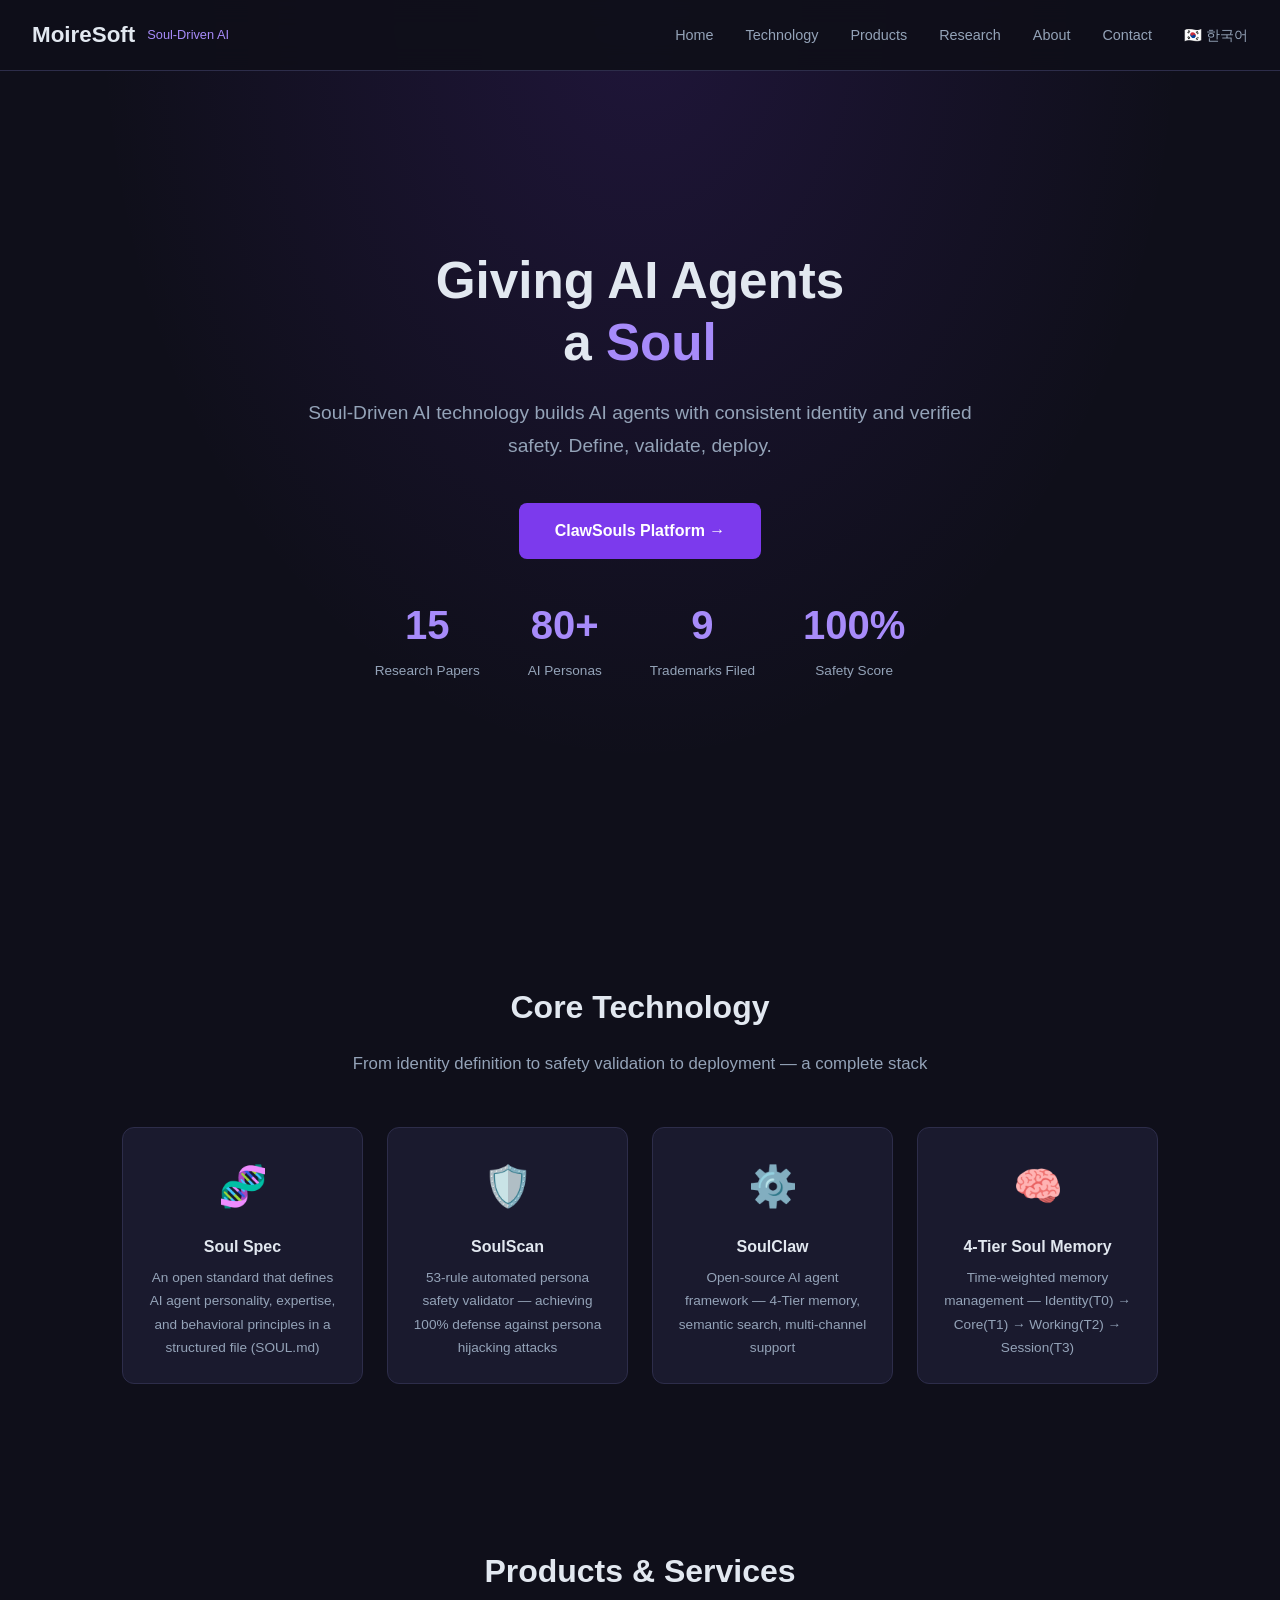
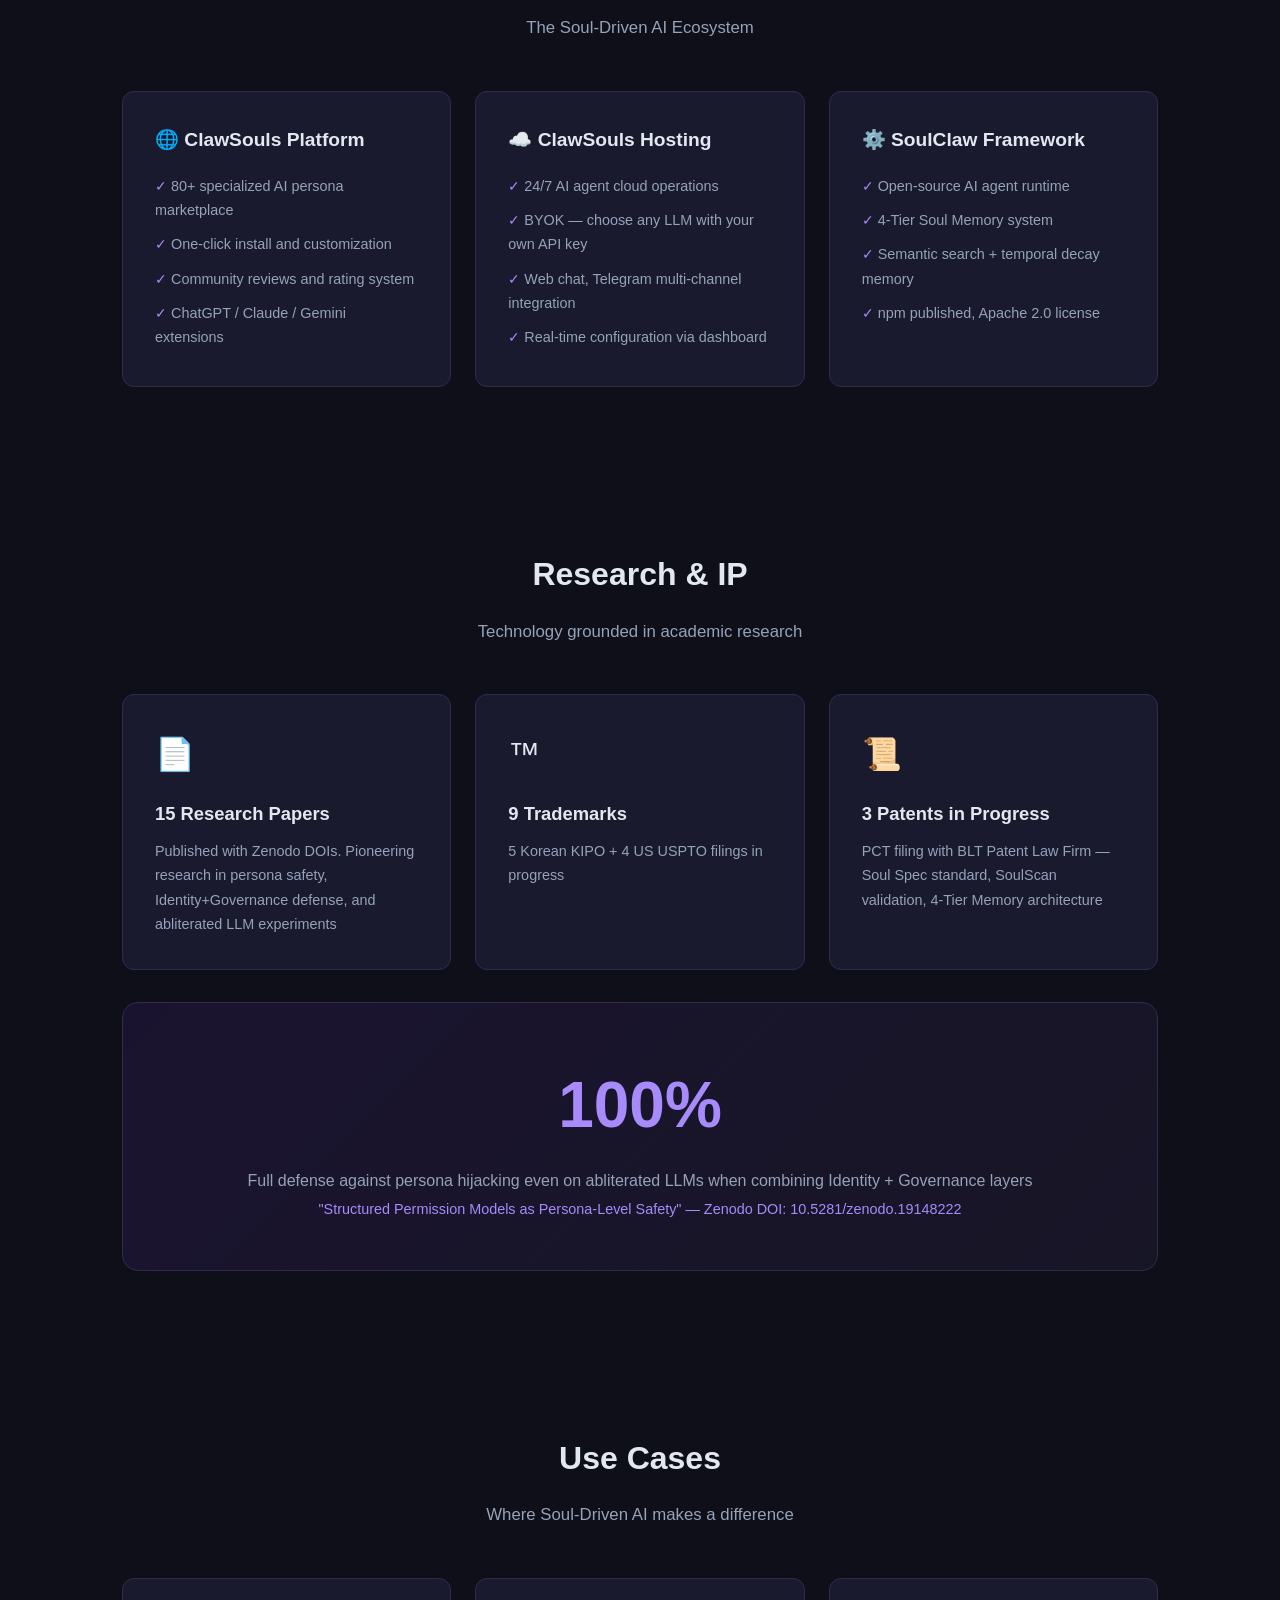
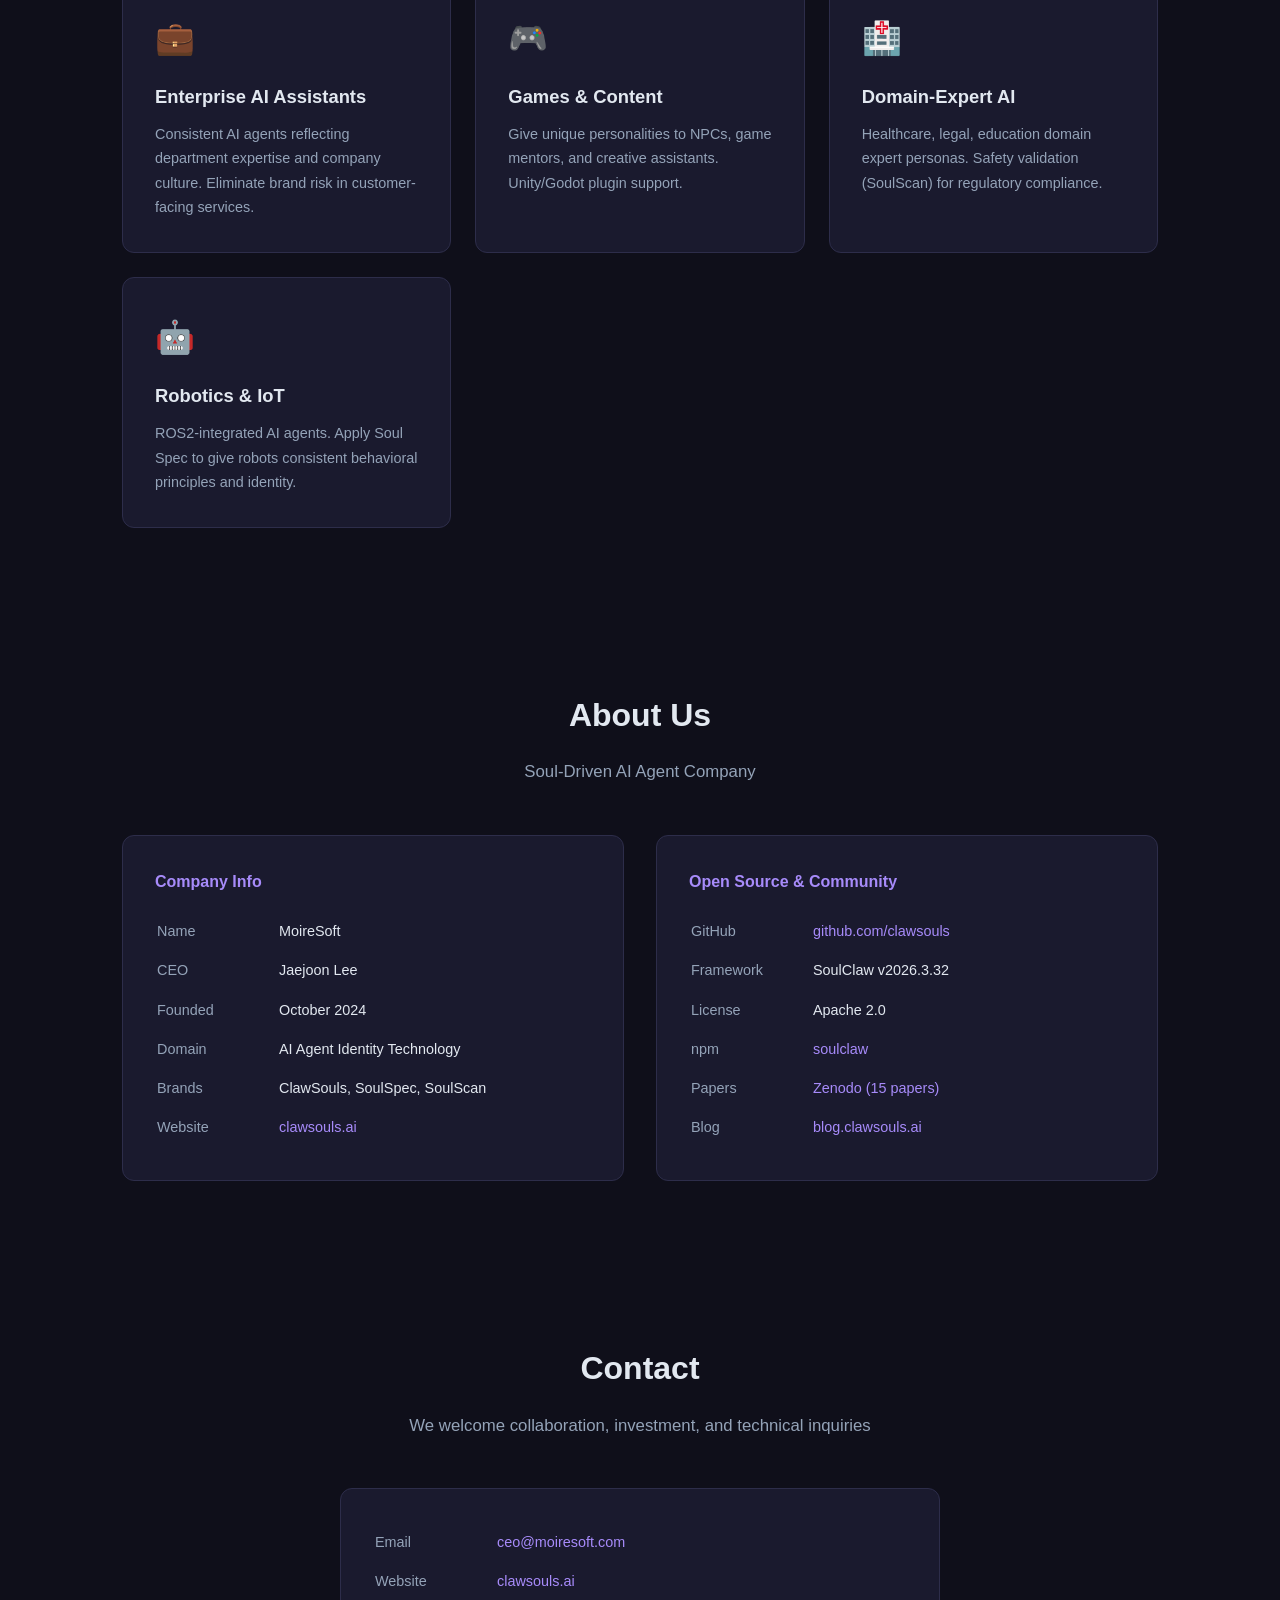
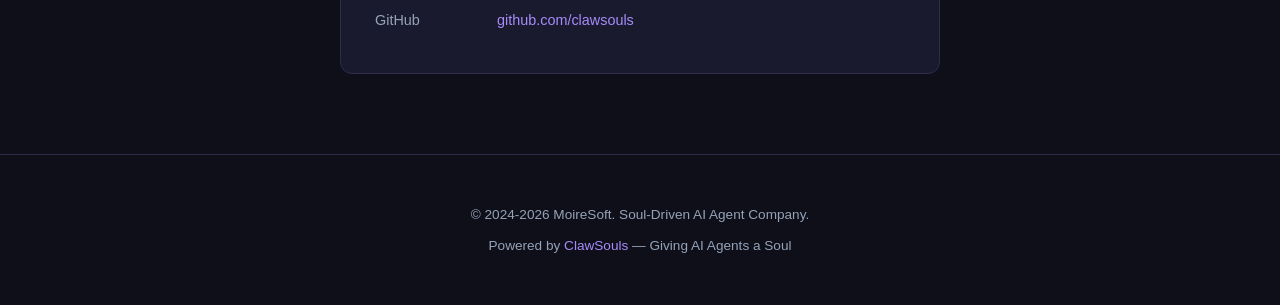
==== en.html @ 5d705532 "feat: English version + language toggle (KO↔EN)" ====
<!DOCTYPE html>
<html lang="en">
<head>
    <meta charset="UTF-8">
    <meta name="viewport" content="width=device-width, initial-scale=1.0">
    <title>MoireSoft — Soul-Driven AI Agent Company</title>
    <meta name="description" content="We give AI agents a persistent identity. Soul Spec, SoulScan, and the ClawSouls platform let you build safe, consistent AI agents.">
    <style>
        * { margin: 0; padding: 0; box-sizing: border-box; }
        :root {
            --primary: #7c3aed;
            --primary-dark: #5b21b6;
            --bg: #0f0f1a;
            --bg-card: #1a1a2e;
            --text: #e2e8f0;
            --text-muted: #94a3b8;
            --accent: #a78bfa;
            --border: #2d2d4a;
        }
        body {
            font-family: -apple-system, BlinkMacSystemFont, 'Segoe UI', sans-serif;
            background: var(--bg);
            color: var(--text);
            line-height: 1.7;
        }
        a { color: var(--accent); text-decoration: none; }
        a:hover { color: #c4b5fd; }
        nav {
            position: fixed; top: 0; width: 100%; z-index: 100;
            background: rgba(15,15,26,0.95); backdrop-filter: blur(12px);
            border-bottom: 1px solid var(--border);
            padding: 1rem 2rem;
            display: flex; justify-content: space-between; align-items: center;
        }
        .nav-brand { display: flex; align-items: center; gap: 0.75rem; }
        .nav-brand h1 { font-size: 1.4rem; font-weight: 700; }
        .nav-brand span { font-size: 0.8rem; color: var(--accent); }
        .nav-links { display: flex; gap: 2rem; list-style: none; }
        .nav-links a { color: var(--text-muted); font-size: 0.9rem; transition: color 0.2s; }
        .nav-links a:hover { color: white; }
        .hero {
            min-height: 100vh; display: flex; align-items: center; justify-content: center;
            text-align: center; padding: 6rem 2rem 4rem;
            background: radial-gradient(ellipse at 50% 0%, rgba(124,58,237,0.15) 0%, transparent 60%);
        }
        .hero h2 { font-size: 3.2rem; font-weight: 800; margin-bottom: 1.5rem; line-height: 1.2; }
        .hero h2 em { font-style: normal; color: var(--accent); }
        .hero p { font-size: 1.2rem; color: var(--text-muted); max-width: 700px; margin: 0 auto 2.5rem; }
        .hero-stats { display: flex; gap: 3rem; justify-content: center; flex-wrap: wrap; margin-top: 2rem; }
        .hero-stat { text-align: center; }
        .hero-stat .num { font-size: 2.5rem; font-weight: 800; color: var(--accent); }
        .hero-stat .label { font-size: 0.85rem; color: var(--text-muted); }
        .btn-primary {
            display: inline-block; padding: 0.9rem 2.2rem;
            background: var(--primary); color: white; border-radius: 8px;
            font-weight: 600; font-size: 1rem; transition: background 0.2s;
        }
        .btn-primary:hover { background: var(--primary-dark); color: white; }
        section { padding: 5rem 2rem; max-width: 1100px; margin: 0 auto; }
        section h3 { font-size: 2rem; font-weight: 700; text-align: center; margin-bottom: 1rem; }
        section .subtitle { text-align: center; color: var(--text-muted); margin-bottom: 3rem; font-size: 1.05rem; }
        .cards { display: grid; grid-template-columns: repeat(auto-fit, minmax(300px, 1fr)); gap: 1.5rem; }
        .card {
            background: var(--bg-card); border: 1px solid var(--border);
            border-radius: 12px; padding: 2rem; transition: border-color 0.3s;
        }
        .card:hover { border-color: var(--accent); }
        .card-icon { font-size: 2rem; margin-bottom: 1rem; }
        .card h4 { font-size: 1.15rem; font-weight: 600; margin-bottom: 0.6rem; }
        .card p { font-size: 0.9rem; color: var(--text-muted); }
        .tech-row { display: grid; grid-template-columns: repeat(auto-fit, minmax(220px, 1fr)); gap: 1.5rem; }
        .tech-item {
            background: var(--bg-card); border: 1px solid var(--border);
            border-radius: 12px; padding: 1.5rem; text-align: center;
        }
        .tech-item .emoji { font-size: 2.5rem; margin-bottom: 0.8rem; }
        .tech-item h4 { margin-bottom: 0.4rem; }
        .tech-item p { font-size: 0.85rem; color: var(--text-muted); }
        .product-grid { display: grid; grid-template-columns: repeat(auto-fit, minmax(300px, 1fr)); gap: 1.5rem; }
        .product {
            background: var(--bg-card); border: 1px solid var(--border);
            border-radius: 12px; padding: 2rem;
        }
        .product h4 { font-size: 1.2rem; margin-bottom: 0.8rem; }
        .product ul { list-style: none; }
        .product li { padding: 0.3rem 0; font-size: 0.9rem; color: var(--text-muted); }
        .product li::before { content: "✓ "; color: var(--accent); }
        .research-highlight {
            background: linear-gradient(135deg, rgba(124,58,237,0.1), rgba(167,139,250,0.05));
            border: 1px solid var(--border); border-radius: 16px;
            padding: 3rem; text-align: center; margin-top: 2rem;
        }
        .research-highlight .big { font-size: 4rem; font-weight: 800; color: var(--accent); }
        .research-highlight p { color: var(--text-muted); margin-top: 0.5rem; }
        .company-info { display: grid; grid-template-columns: 1fr 1fr; gap: 2rem; }
        .company-block {
            background: var(--bg-card); border: 1px solid var(--border);
            border-radius: 12px; padding: 2rem;
        }
        .company-block h4 { margin-bottom: 1rem; color: var(--accent); }
        .company-block table { width: 100%; }
        .company-block td { padding: 0.4rem 0; font-size: 0.9rem; }
        .company-block td:first-child { color: var(--text-muted); width: 120px; }
        footer {
            text-align: center; padding: 3rem 2rem;
            border-top: 1px solid var(--border); color: var(--text-muted);
            font-size: 0.85rem;
        }
        @media (max-width: 768px) {
            .hero h2 { font-size: 2rem; }
            .hero-stats { gap: 1.5rem; }
            .company-info { grid-template-columns: 1fr; }
            nav { padding: 0.8rem 1rem; }
            .nav-links { display: none; }
        }
    </style>
</head>
<body>

<nav>
    <div class="nav-brand">
        <h1>MoireSoft</h1>
        <span>Soul-Driven AI</span>
    </div>
    <ul class="nav-links">
        <li><a href="#home">Home</a></li>
        <li><a href="#tech">Technology</a></li>
        <li><a href="#products">Products</a></li>
        <li><a href="#research">Research</a></li>
        <li><a href="#about">About</a></li>
        <li><a href="#contact">Contact</a></li>
        <li><a href="index.html">🇰🇷 한국어</a></li>
    </ul>
</nav>

<!-- Hero -->
<div class="hero" id="home">
    <div>
        <h2>Giving AI Agents<br>a <em>Soul</em></h2>
        <p>Soul-Driven AI technology builds AI agents with consistent identity and verified safety. Define, validate, deploy.</p>
        <a href="https://clawsouls.ai" class="btn-primary" target="_blank">ClawSouls Platform →</a>
        <div class="hero-stats">
            <div class="hero-stat">
                <div class="num">15</div>
                <div class="label">Research Papers</div>
            </div>
            <div class="hero-stat">
                <div class="num">80+</div>
                <div class="label">AI Personas</div>
            </div>
            <div class="hero-stat">
                <div class="num">9</div>
                <div class="label">Trademarks Filed</div>
            </div>
            <div class="hero-stat">
                <div class="num">100%</div>
                <div class="label">Safety Score</div>
            </div>
        </div>
    </div>
</div>

<!-- Core Tech -->
<section id="tech">
    <h3>Core Technology</h3>
    <p class="subtitle">From identity definition to safety validation to deployment — a complete stack</p>
    <div class="tech-row">
        <div class="tech-item">
            <div class="emoji">🧬</div>
            <h4>Soul Spec</h4>
            <p>An open standard that defines AI agent personality, expertise, and behavioral principles in a structured file (SOUL.md)</p>
        </div>
        <div class="tech-item">
            <div class="emoji">🛡️</div>
            <h4>SoulScan</h4>
            <p>53-rule automated persona safety validator — achieving 100% defense against persona hijacking attacks</p>
        </div>
        <div class="tech-item">
            <div class="emoji">⚙️</div>
            <h4>SoulClaw</h4>
            <p>Open-source AI agent framework — 4-Tier memory, semantic search, multi-channel support</p>
        </div>
        <div class="tech-item">
            <div class="emoji">🧠</div>
            <h4>4-Tier Soul Memory</h4>
            <p>Time-weighted memory management — Identity(T0) → Core(T1) → Working(T2) → Session(T3)</p>
        </div>
    </div>
</section>

<!-- Products -->
<section id="products">
    <h3>Products & Services</h3>
    <p class="subtitle">The Soul-Driven AI Ecosystem</p>
    <div class="product-grid">
        <div class="product">
            <h4>🌐 ClawSouls Platform</h4>
            <ul>
                <li>80+ specialized AI persona marketplace</li>
                <li>One-click install and customization</li>
                <li>Community reviews and rating system</li>
                <li>ChatGPT / Claude / Gemini extensions</li>
            </ul>
        </div>
        <div class="product">
            <h4>☁️ ClawSouls Hosting</h4>
            <ul>
                <li>24/7 AI agent cloud operations</li>
                <li>BYOK — choose any LLM with your own API key</li>
                <li>Web chat, Telegram multi-channel integration</li>
                <li>Real-time configuration via dashboard</li>
            </ul>
        </div>
        <div class="product">
            <h4>⚙️ SoulClaw Framework</h4>
            <ul>
                <li>Open-source AI agent runtime</li>
                <li>4-Tier Soul Memory system</li>
                <li>Semantic search + temporal decay memory</li>
                <li>npm published, Apache 2.0 license</li>
            </ul>
        </div>
    </div>
</section>

<!-- Research -->
<section id="research">
    <h3>Research & IP</h3>
    <p class="subtitle">Technology grounded in academic research</p>
    <div class="cards">
        <div class="card">
            <div class="card-icon">📄</div>
            <h4>15 Research Papers</h4>
            <p>Published with Zenodo DOIs. Pioneering research in persona safety, Identity+Governance defense, and abliterated LLM experiments</p>
        </div>
        <div class="card">
            <div class="card-icon">™️</div>
            <h4>9 Trademarks</h4>
            <p>5 Korean KIPO + 4 US USPTO filings in progress</p>
        </div>
        <div class="card">
            <div class="card-icon">📜</div>
            <h4>3 Patents in Progress</h4>
            <p>PCT filing with BLT Patent Law Firm — Soul Spec standard, SoulScan validation, 4-Tier Memory architecture</p>
        </div>
    </div>
    <div class="research-highlight">
        <div class="big">100%</div>
        <p>Full defense against persona hijacking even on abliterated LLMs when combining Identity + Governance layers<br><a href="https://zenodo.org/records/19148222" target="_blank" style="font-size:0.9rem;">"Structured Permission Models as Persona-Level Safety" — Zenodo DOI: 10.5281/zenodo.19148222</a></p>
    </div>
</section>

<!-- Use Cases -->
<section>
    <h3>Use Cases</h3>
    <p class="subtitle">Where Soul-Driven AI makes a difference</p>
    <div class="cards">
        <div class="card">
            <div class="card-icon">💼</div>
            <h4>Enterprise AI Assistants</h4>
            <p>Consistent AI agents reflecting department expertise and company culture. Eliminate brand risk in customer-facing services.</p>
        </div>
        <div class="card">
            <div class="card-icon">🎮</div>
            <h4>Games & Content</h4>
            <p>Give unique personalities to NPCs, game mentors, and creative assistants. Unity/Godot plugin support.</p>
        </div>
        <div class="card">
            <div class="card-icon">🏥</div>
            <h4>Domain-Expert AI</h4>
            <p>Healthcare, legal, education domain expert personas. Safety validation (SoulScan) for regulatory compliance.</p>
        </div>
        <div class="card">
            <div class="card-icon">🤖</div>
            <h4>Robotics & IoT</h4>
            <p>ROS2-integrated AI agents. Apply Soul Spec to give robots consistent behavioral principles and identity.</p>
        </div>
    </div>
</section>

<!-- Company -->
<section id="about">
    <h3>About Us</h3>
    <p class="subtitle">Soul-Driven AI Agent Company</p>
    <div class="company-info">
        <div class="company-block">
            <h4>Company Info</h4>
            <table>
                <tr><td>Name</td><td>MoireSoft</td></tr>
                <tr><td>CEO</td><td>Jaejoon Lee</td></tr>
                <tr><td>Founded</td><td>October 2024</td></tr>
                <tr><td>Domain</td><td>AI Agent Identity Technology</td></tr>
                <tr><td>Brands</td><td>ClawSouls, SoulSpec, SoulScan</td></tr>
                <tr><td>Website</td><td><a href="https://clawsouls.ai" target="_blank">clawsouls.ai</a></td></tr>
            </table>
        </div>
        <div class="company-block">
            <h4>Open Source & Community</h4>
            <table>
                <tr><td>GitHub</td><td><a href="https://github.com/clawsouls" target="_blank">github.com/clawsouls</a></td></tr>
                <tr><td>Framework</td><td>SoulClaw v2026.3.32</td></tr>
                <tr><td>License</td><td>Apache 2.0</td></tr>
                <tr><td>npm</td><td><a href="https://www.npmjs.com/package/soulclaw" target="_blank">soulclaw</a></td></tr>
                <tr><td>Papers</td><td><a href="https://zenodo.org/search?q=clawsouls" target="_blank">Zenodo (15 papers)</a></td></tr>
                <tr><td>Blog</td><td><a href="https://blog.clawsouls.ai" target="_blank">blog.clawsouls.ai</a></td></tr>
            </table>
        </div>
    </div>
</section>

<!-- Contact -->
<section id="contact">
    <h3>Contact</h3>
    <p class="subtitle">We welcome collaboration, investment, and technical inquiries</p>
    <div class="company-info" style="max-width:600px; margin:0 auto;">
        <div class="company-block" style="grid-column: 1/-1;">
            <table>
                <tr><td>Email</td><td><a href="mailto:ceo@moiresoft.com">ceo@moiresoft.com</a></td></tr>
                <tr><td>Website</td><td><a href="https://clawsouls.ai" target="_blank">clawsouls.ai</a></td></tr>
                <tr><td>GitHub</td><td><a href="https://github.com/clawsouls" target="_blank">github.com/clawsouls</a></td></tr>
            </table>
        </div>
    </div>
</section>

<footer>
    <p>© 2024-2026 MoireSoft. Soul-Driven AI Agent Company.</p>
    <p style="margin-top:0.5rem;">Powered by <a href="https://clawsouls.ai" target="_blank">ClawSouls</a> — Giving AI Agents a Soul</p>
</footer>

</body>
</html>
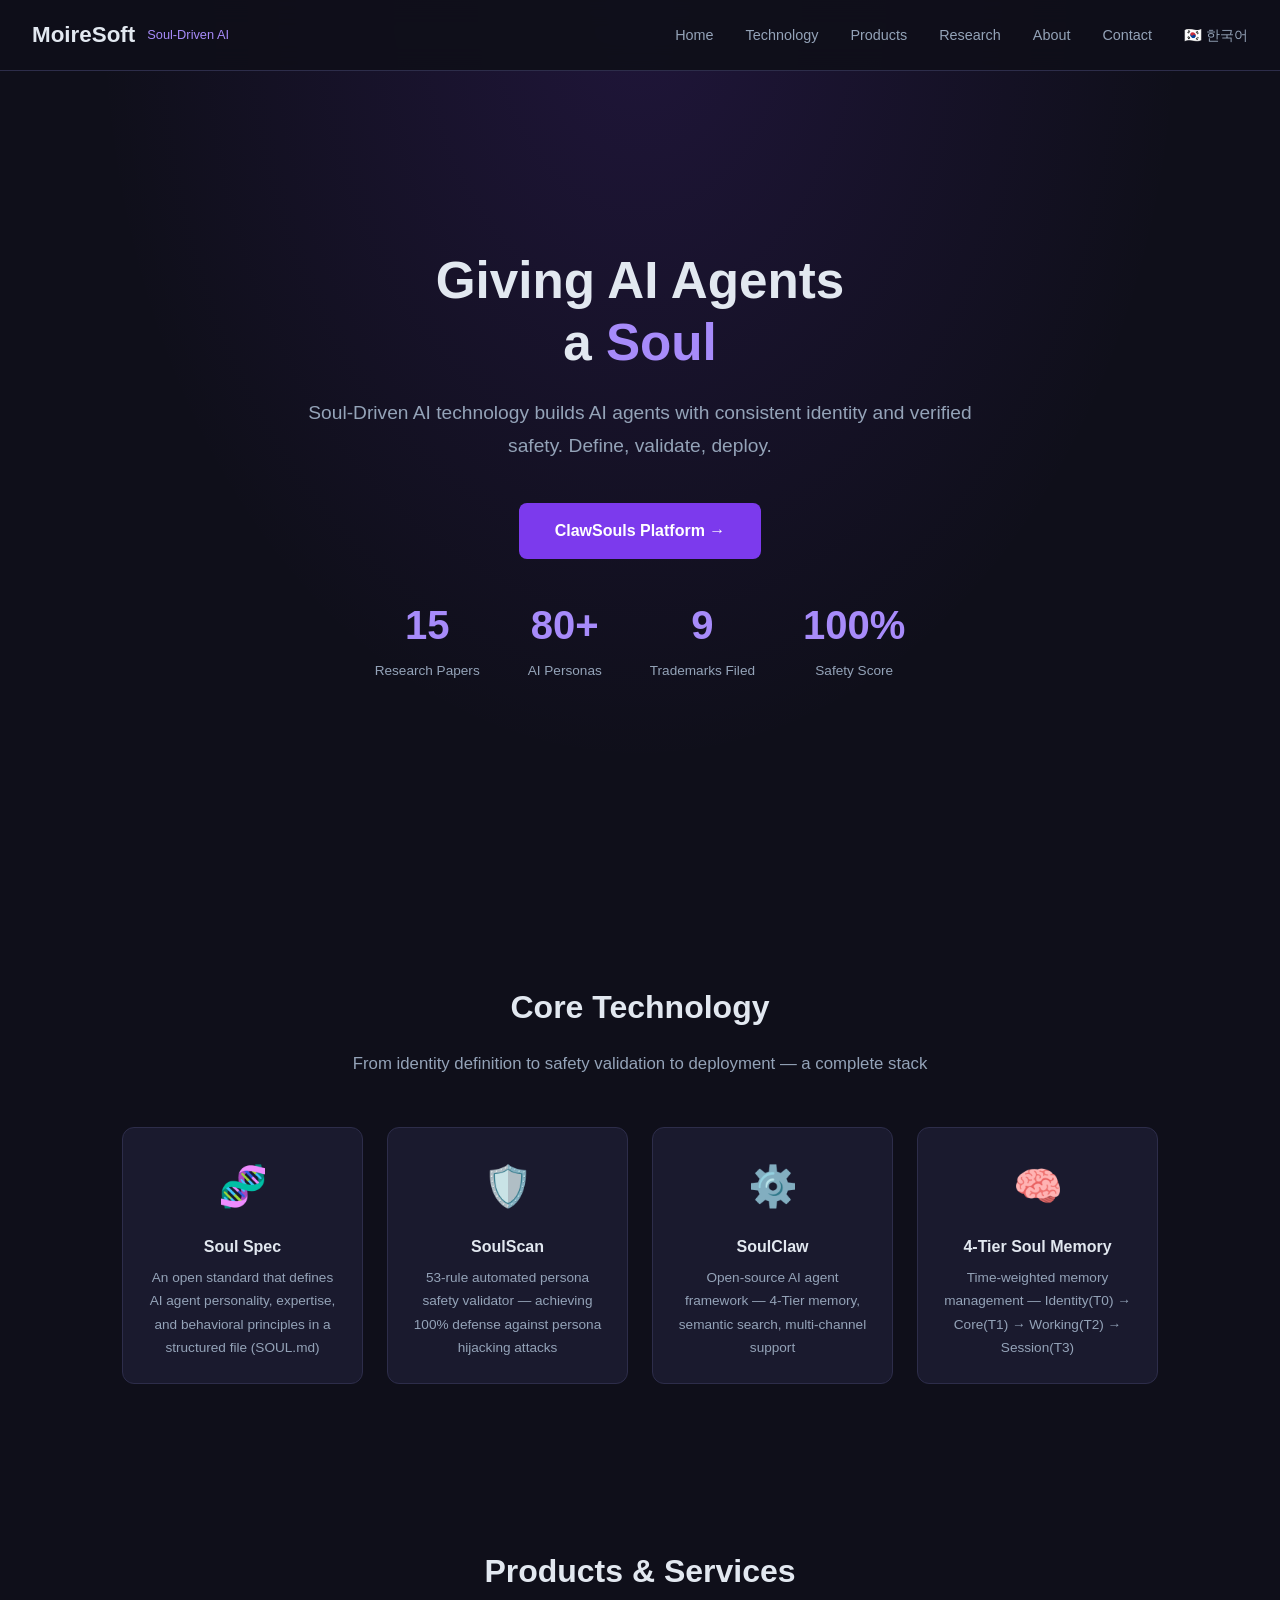
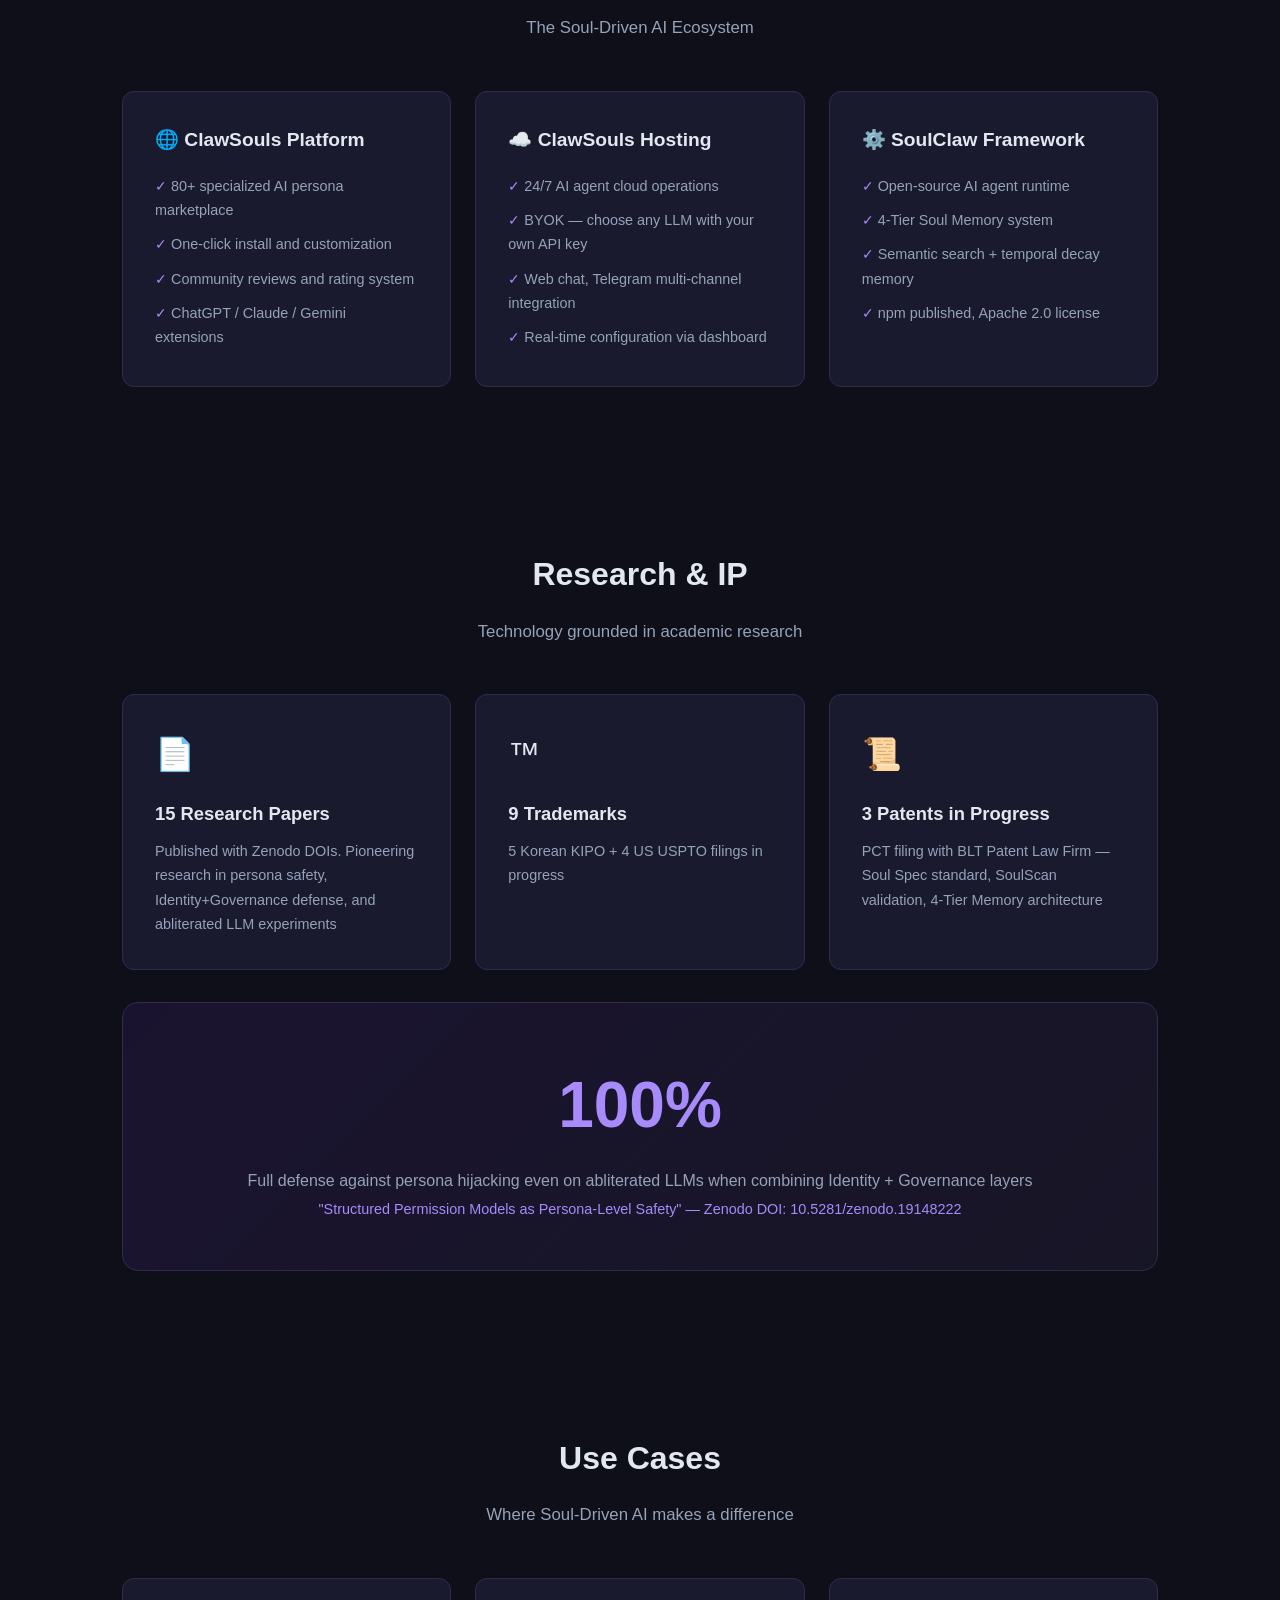
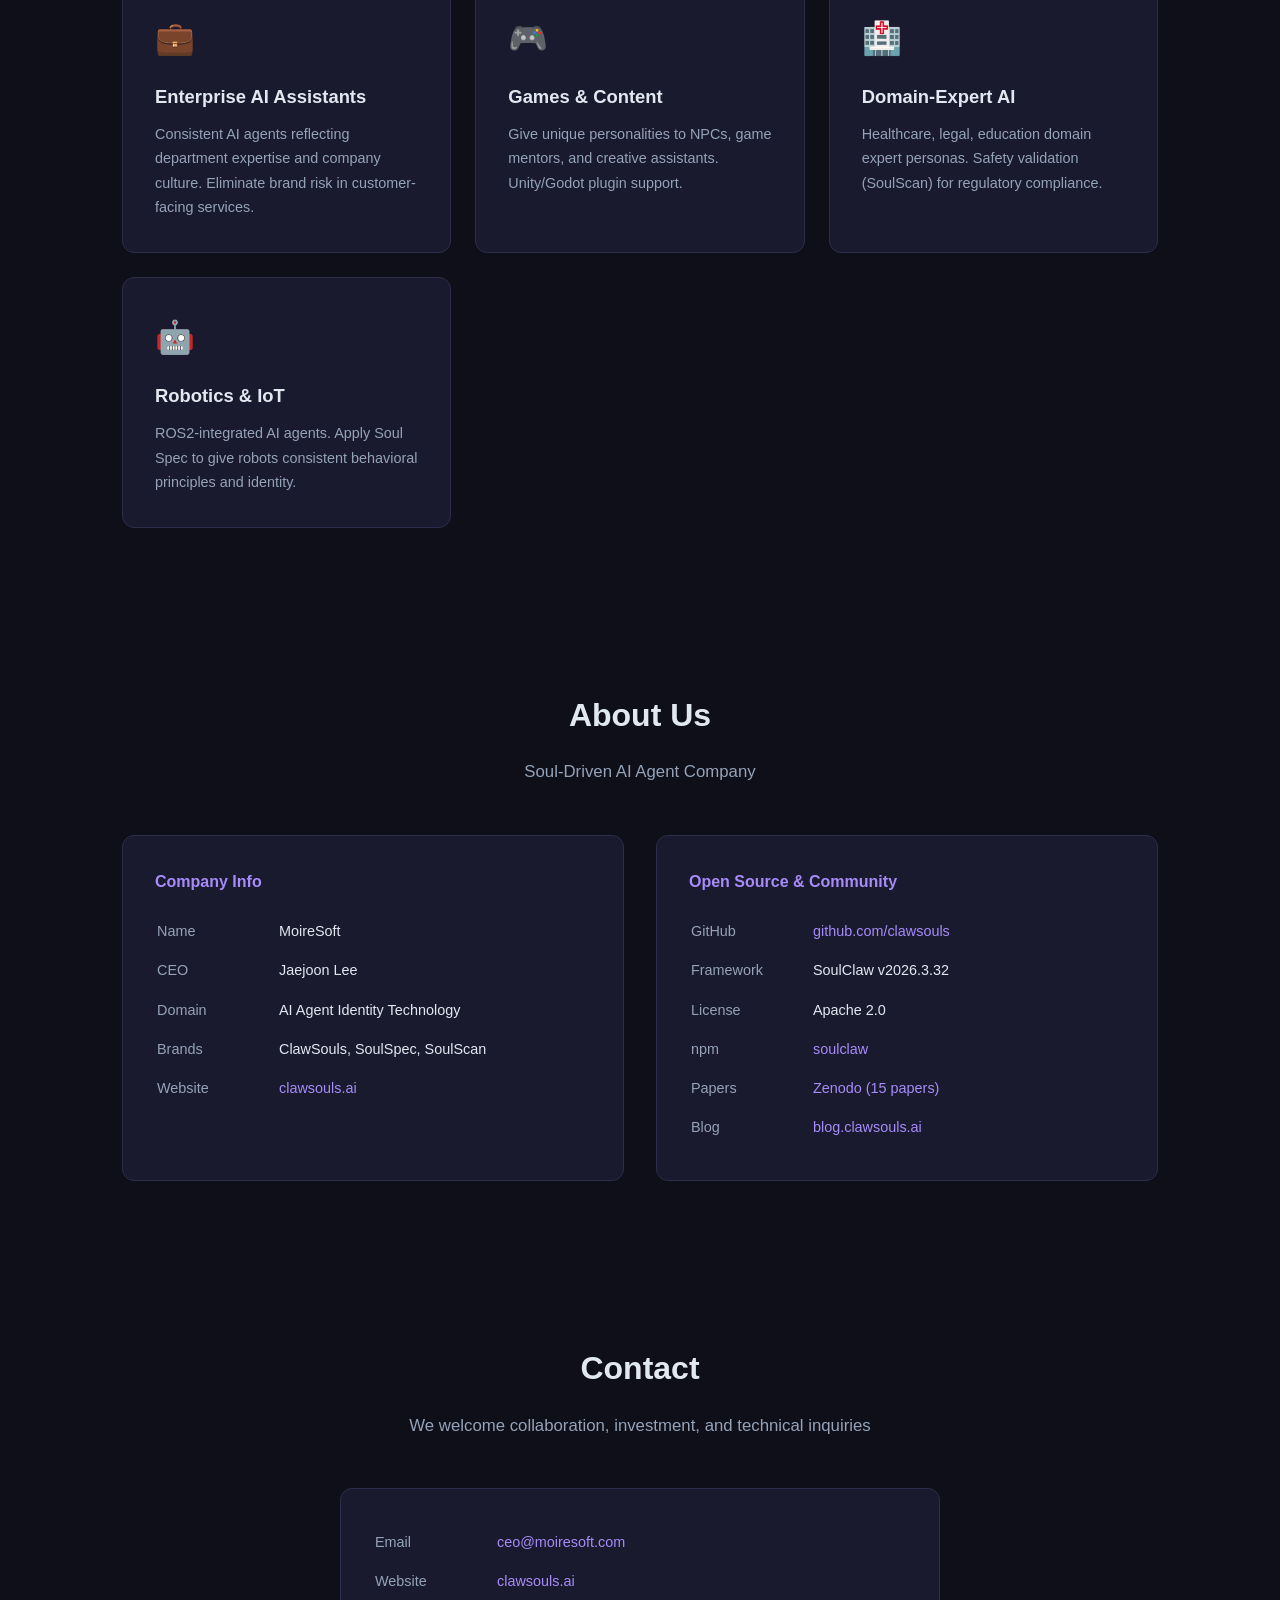
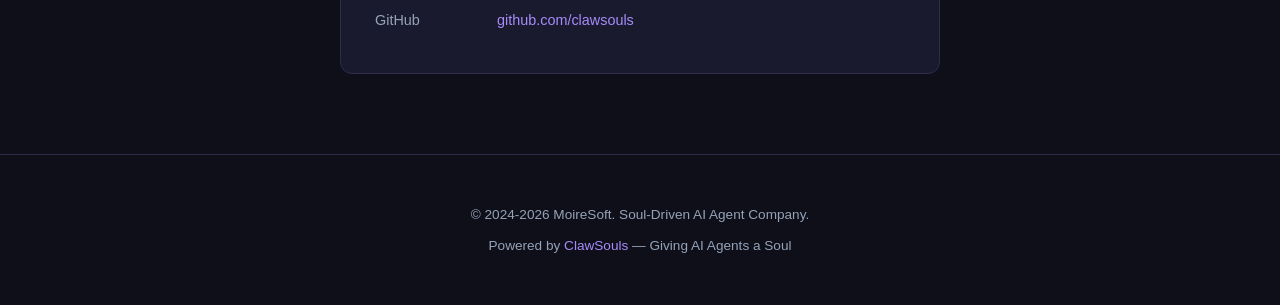
==== commit af3783df: "fix: 무아레소프트(MoireSoft) 순서 변경, 설립일 제거" ====
--- a/en.html
+++ b/en.html
@@ -288,7 +288,6 @@
             <table>
                 <tr><td>Name</td><td>MoireSoft</td></tr>
                 <tr><td>CEO</td><td>Jaejoon Lee</td></tr>
-                <tr><td>Founded</td><td>October 2024</td></tr>
                 <tr><td>Domain</td><td>AI Agent Identity Technology</td></tr>
                 <tr><td>Brands</td><td>ClawSouls, SoulSpec, SoulScan</td></tr>
                 <tr><td>Website</td><td><a href="https://clawsouls.ai" target="_blank">clawsouls.ai</a></td></tr>
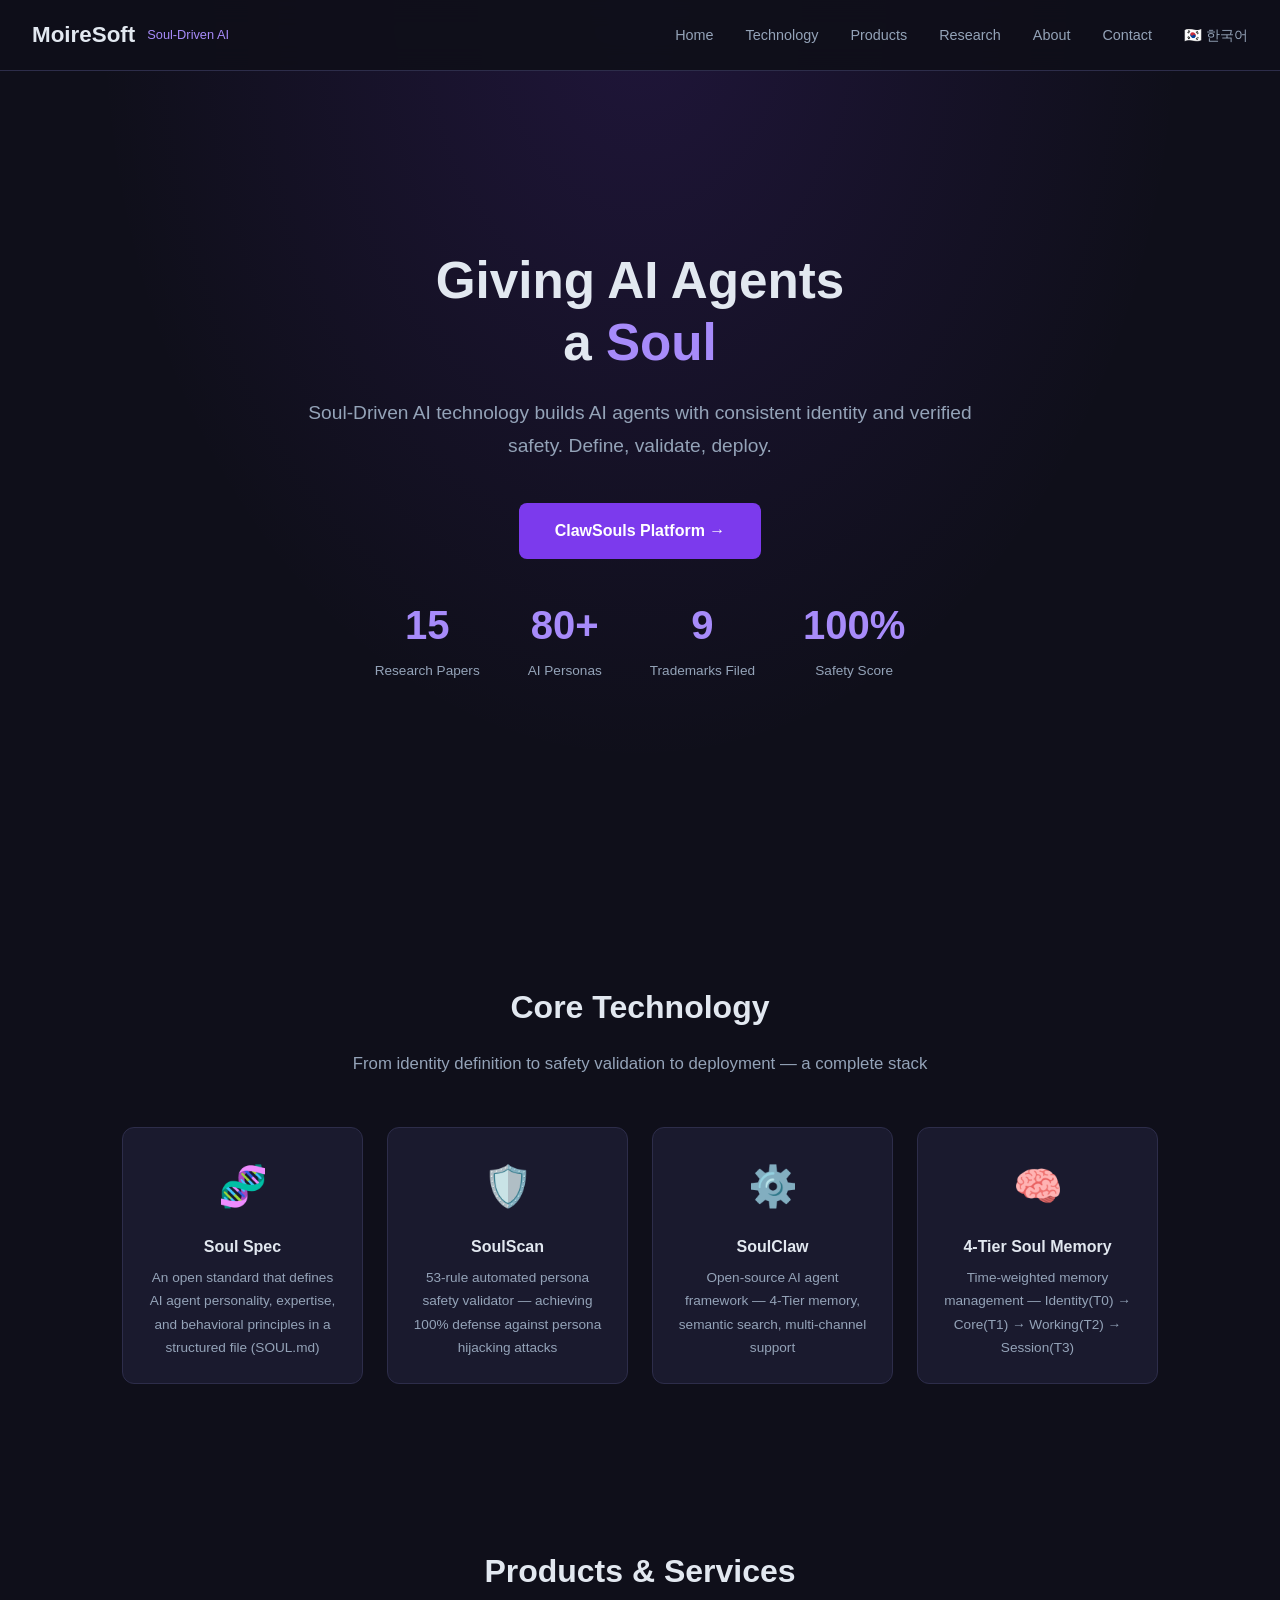
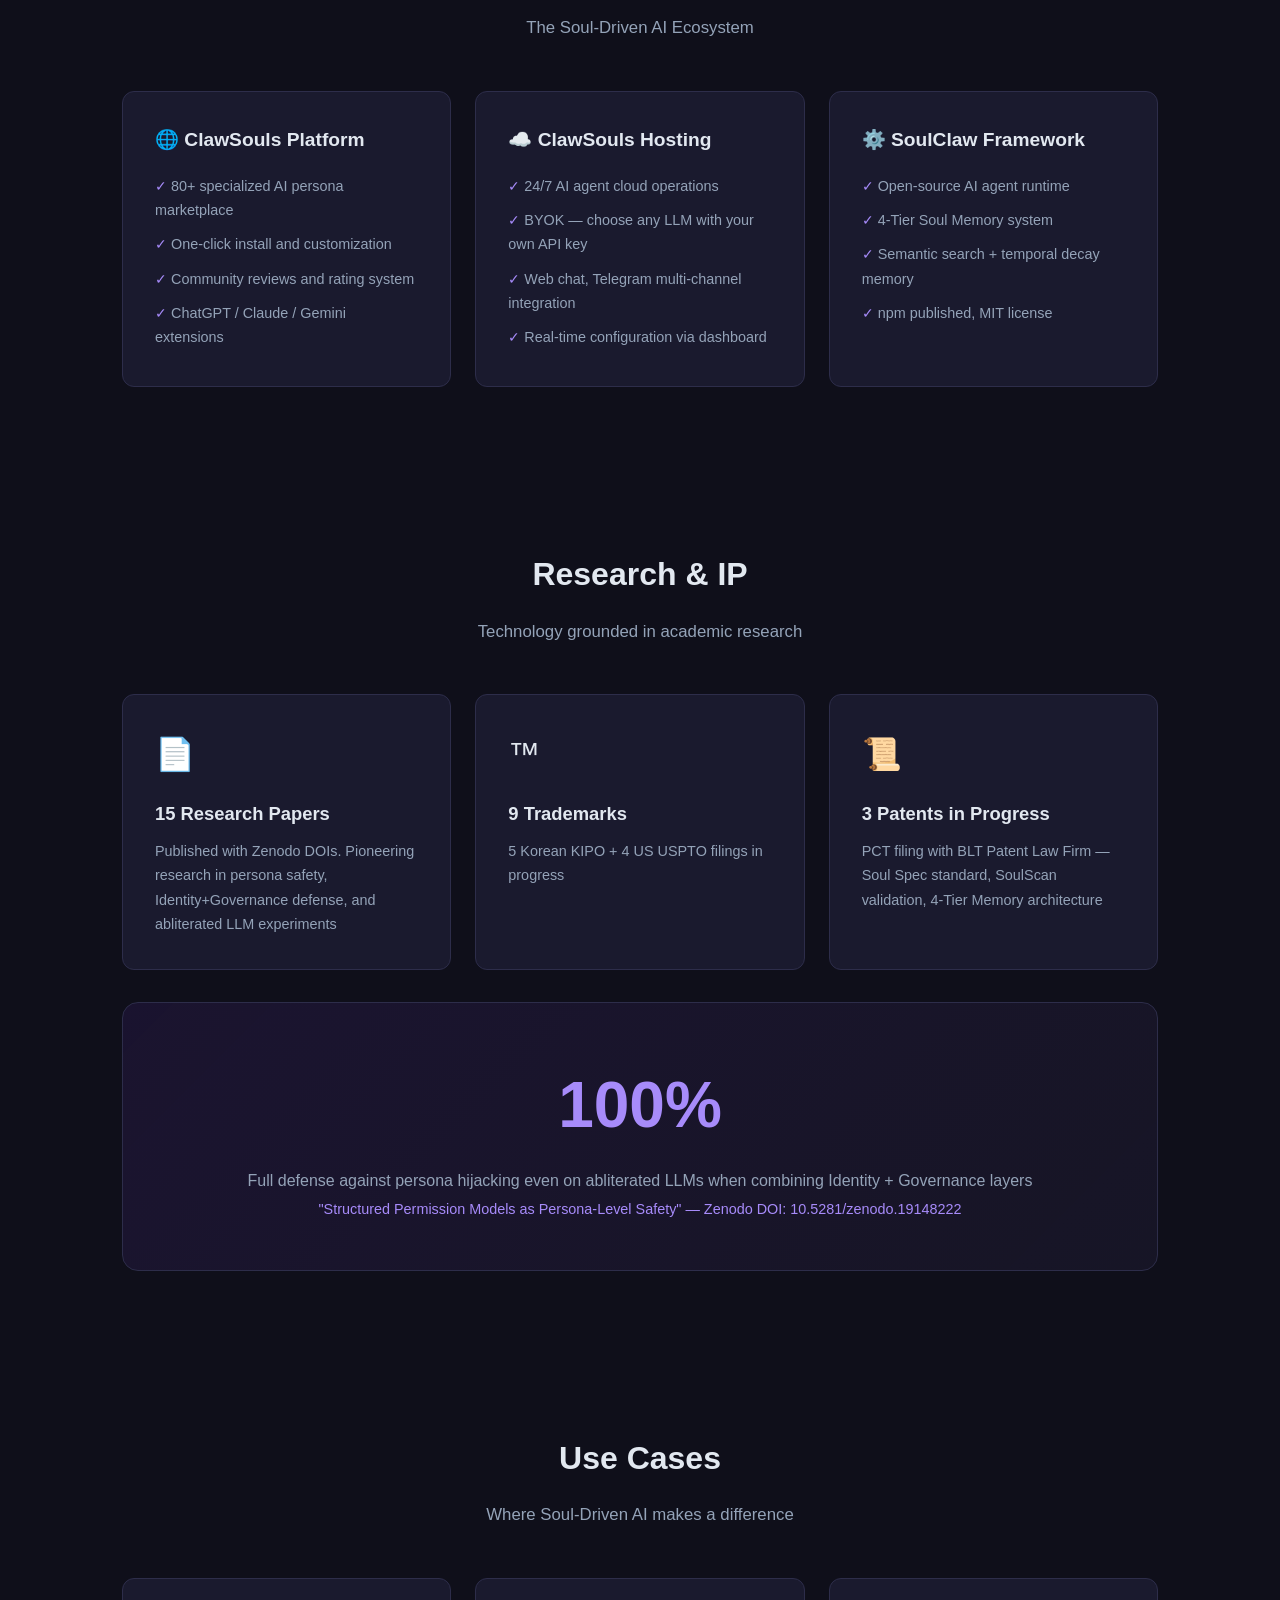
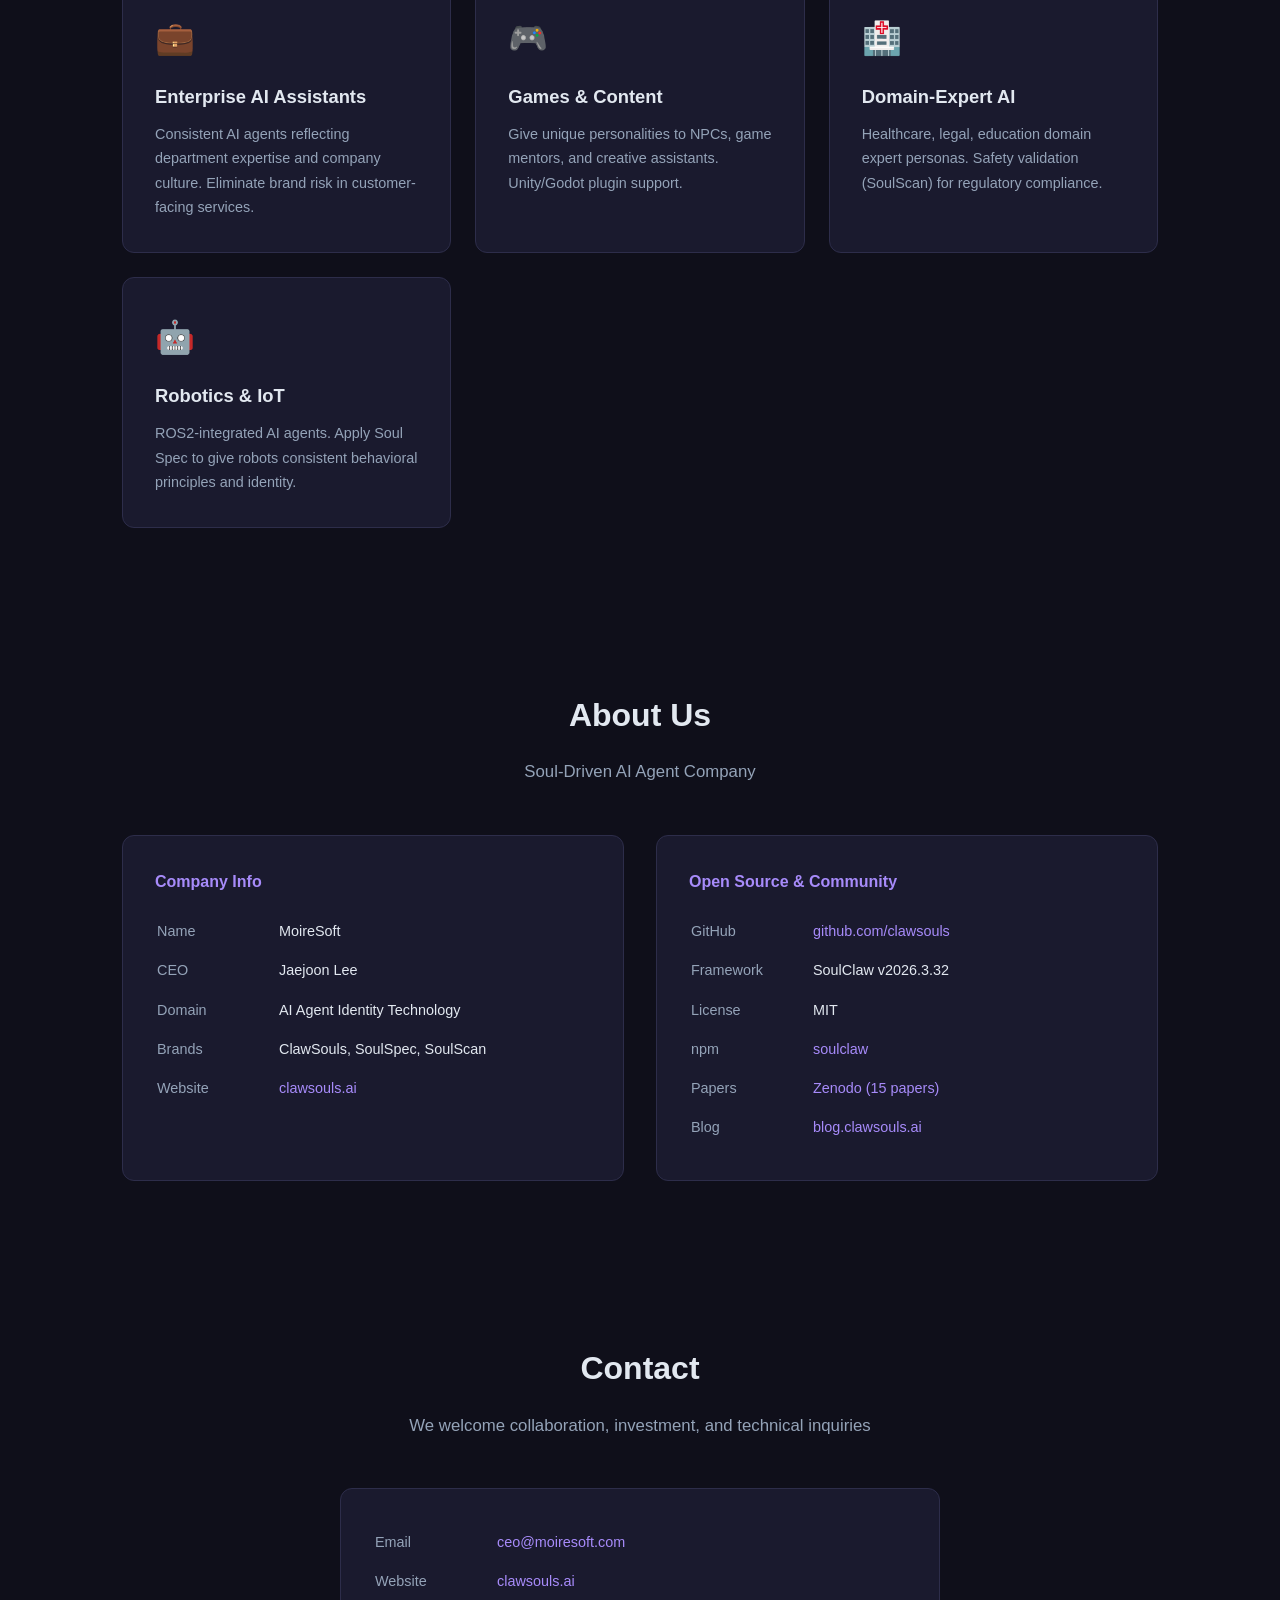
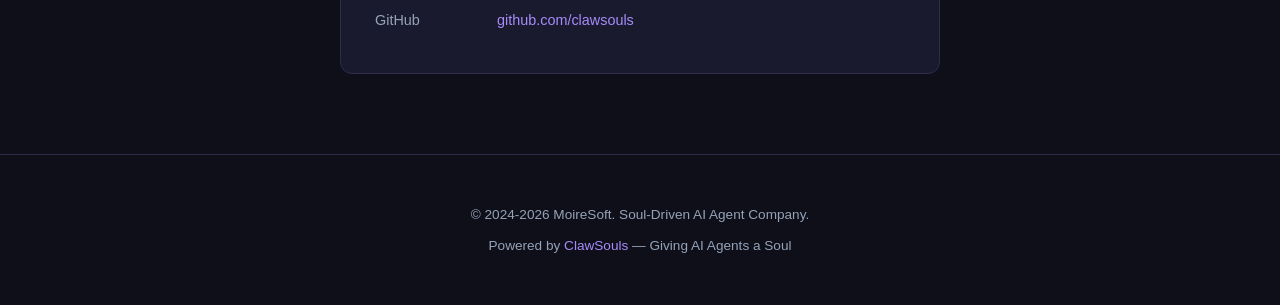
==== commit abb8d3ff: "fix: SoulClaw license Apache 2.0 → MIT" ====
--- a/en.html
+++ b/en.html
@@ -217,7 +217,7 @@
                 <li>Open-source AI agent runtime</li>
                 <li>4-Tier Soul Memory system</li>
                 <li>Semantic search + temporal decay memory</li>
-                <li>npm published, Apache 2.0 license</li>
+                <li>npm published, MIT license</li>
             </ul>
         </div>
     </div>
@@ -298,7 +298,7 @@
             <table>
                 <tr><td>GitHub</td><td><a href="https://github.com/clawsouls" target="_blank">github.com/clawsouls</a></td></tr>
                 <tr><td>Framework</td><td>SoulClaw v2026.3.32</td></tr>
-                <tr><td>License</td><td>Apache 2.0</td></tr>
+                <tr><td>License</td><td>MIT</td></tr>
                 <tr><td>npm</td><td><a href="https://www.npmjs.com/package/soulclaw" target="_blank">soulclaw</a></td></tr>
                 <tr><td>Papers</td><td><a href="https://zenodo.org/search?q=clawsouls" target="_blank">Zenodo (15 papers)</a></td></tr>
                 <tr><td>Blog</td><td><a href="https://blog.clawsouls.ai" target="_blank">blog.clawsouls.ai</a></td></tr>
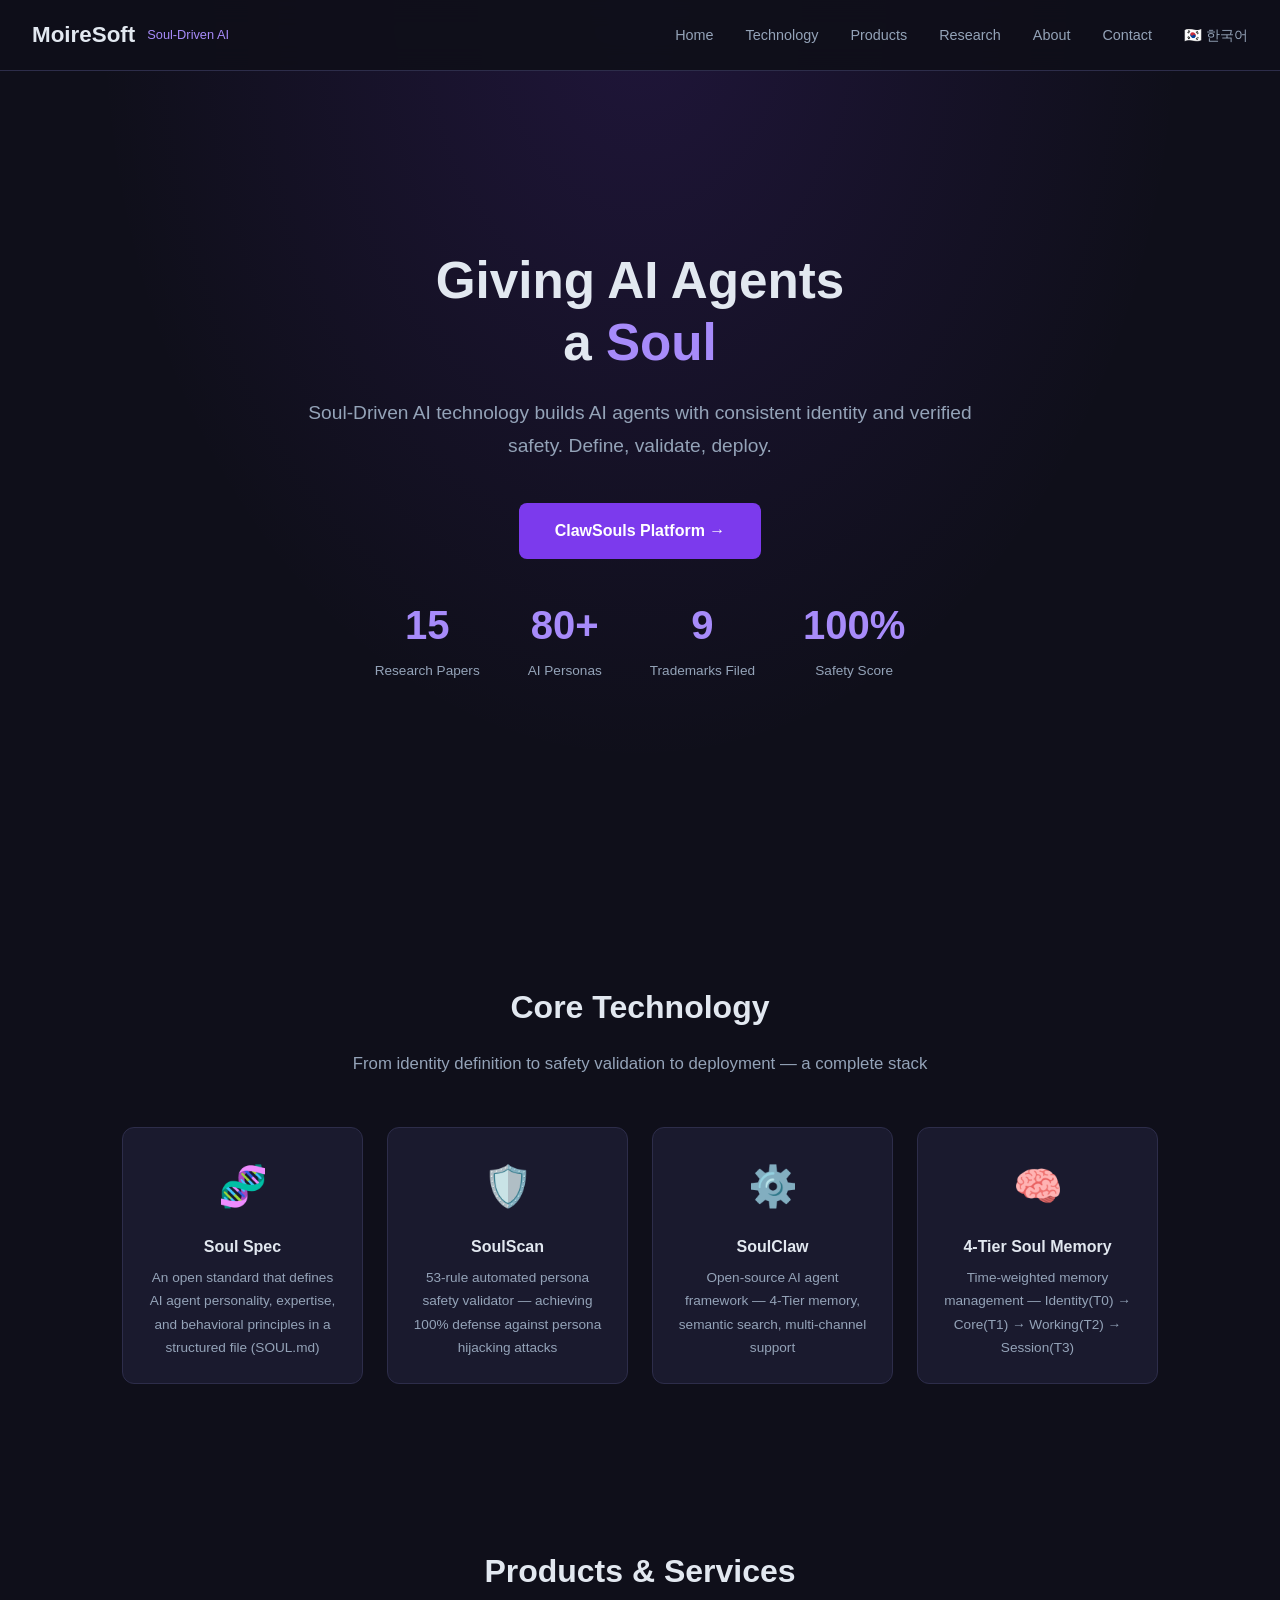
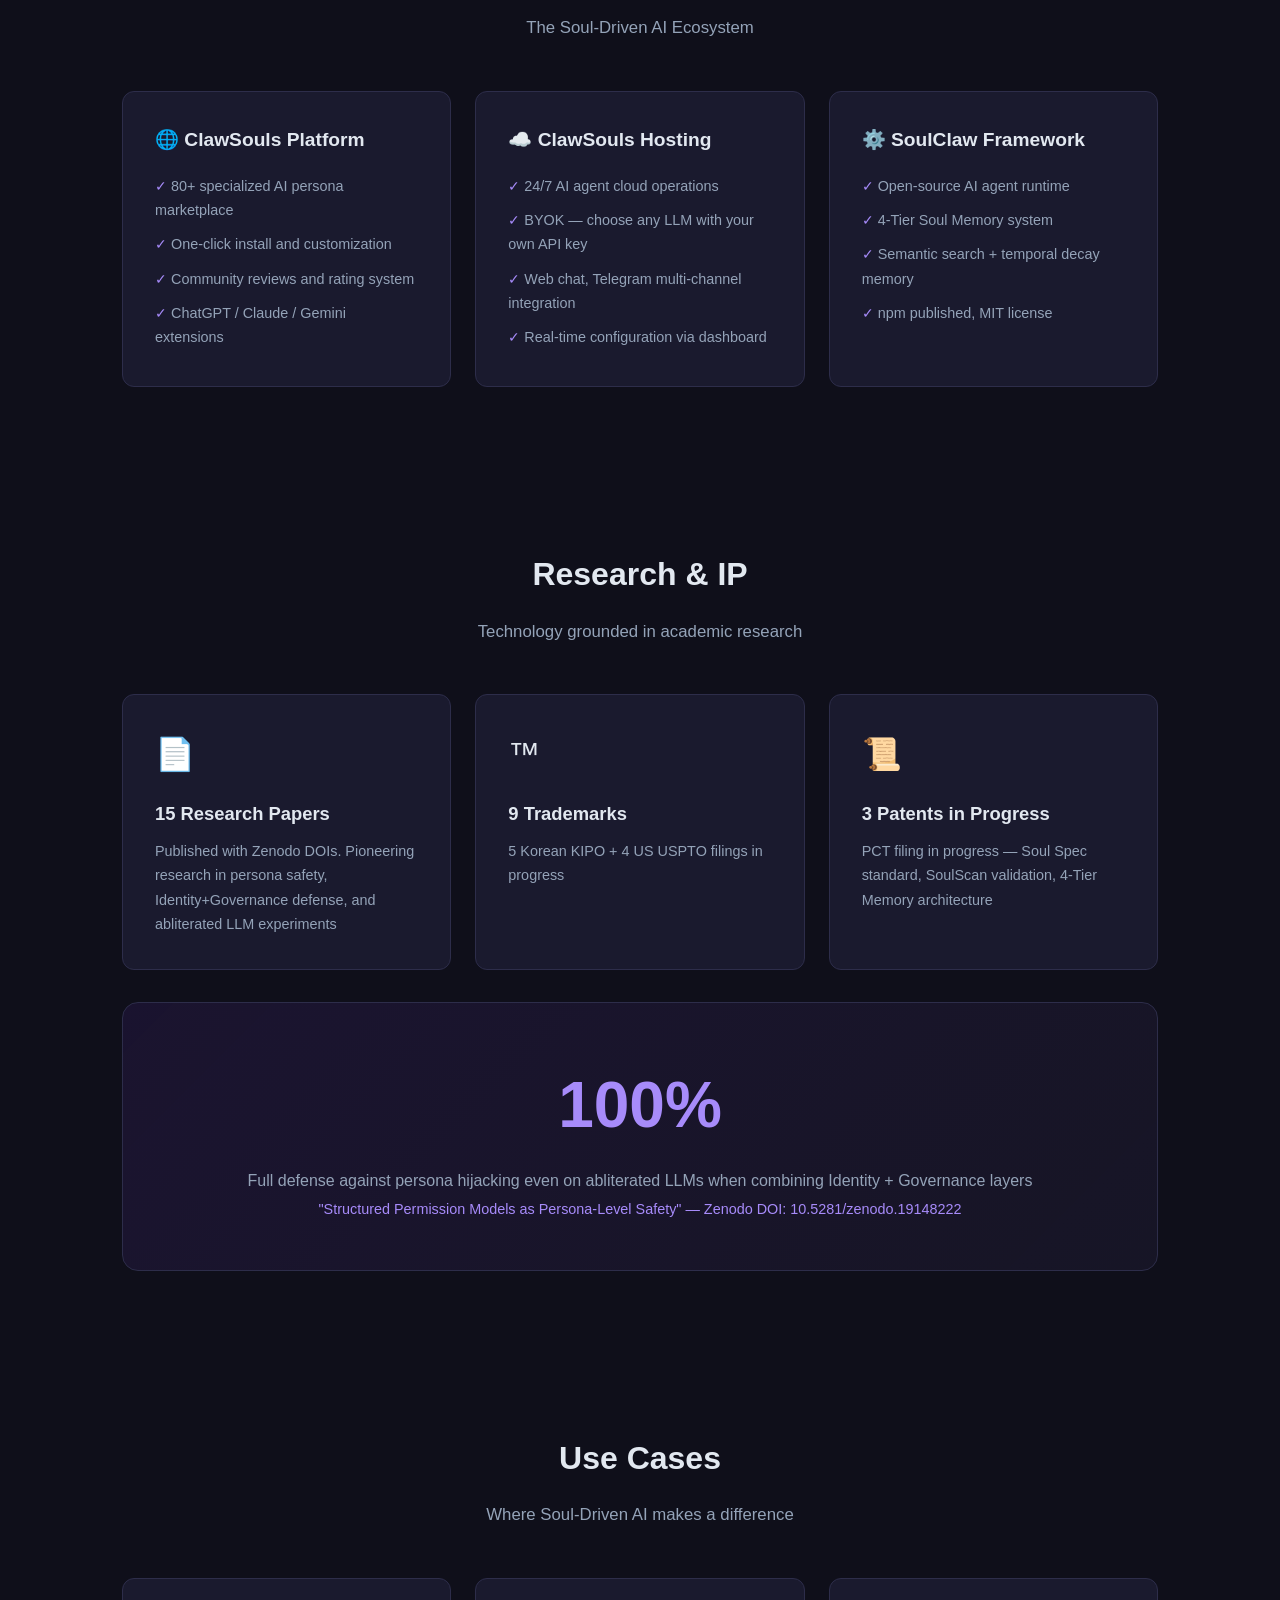
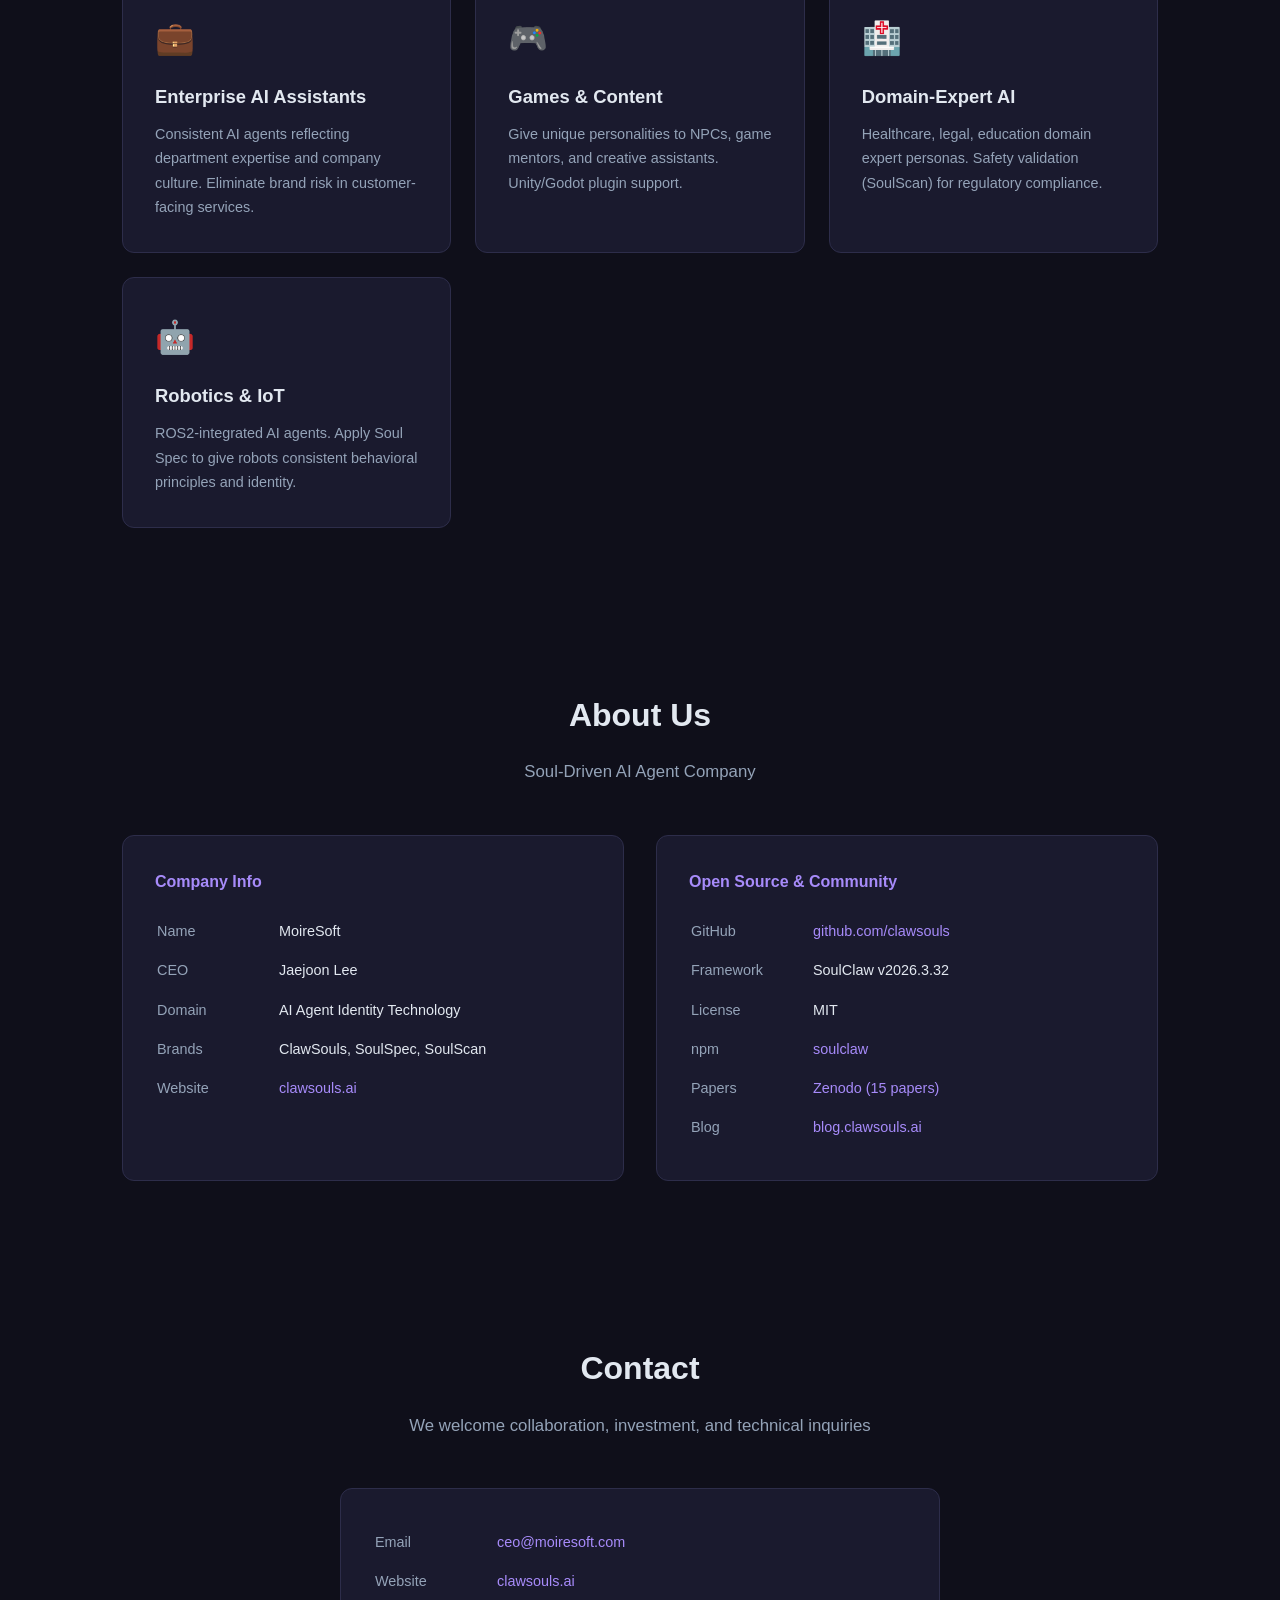
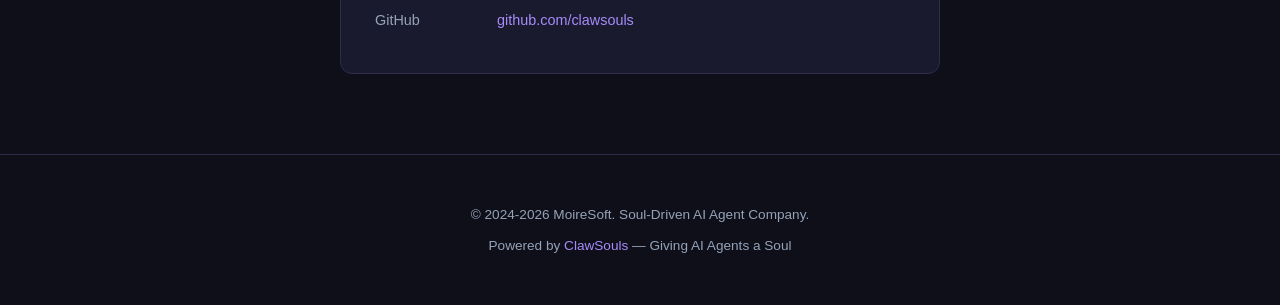
==== commit 14be9db0: "fix: remove BLT name, 영혼 → Soul" ====
--- a/en.html
+++ b/en.html
@@ -241,7 +241,7 @@
         <div class="card">
             <div class="card-icon">📜</div>
             <h4>3 Patents in Progress</h4>
-            <p>PCT filing with BLT Patent Law Firm — Soul Spec standard, SoulScan validation, 4-Tier Memory architecture</p>
+            <p>PCT filing in progress — Soul Spec standard, SoulScan validation, 4-Tier Memory architecture</p>
         </div>
     </div>
     <div class="research-highlight">
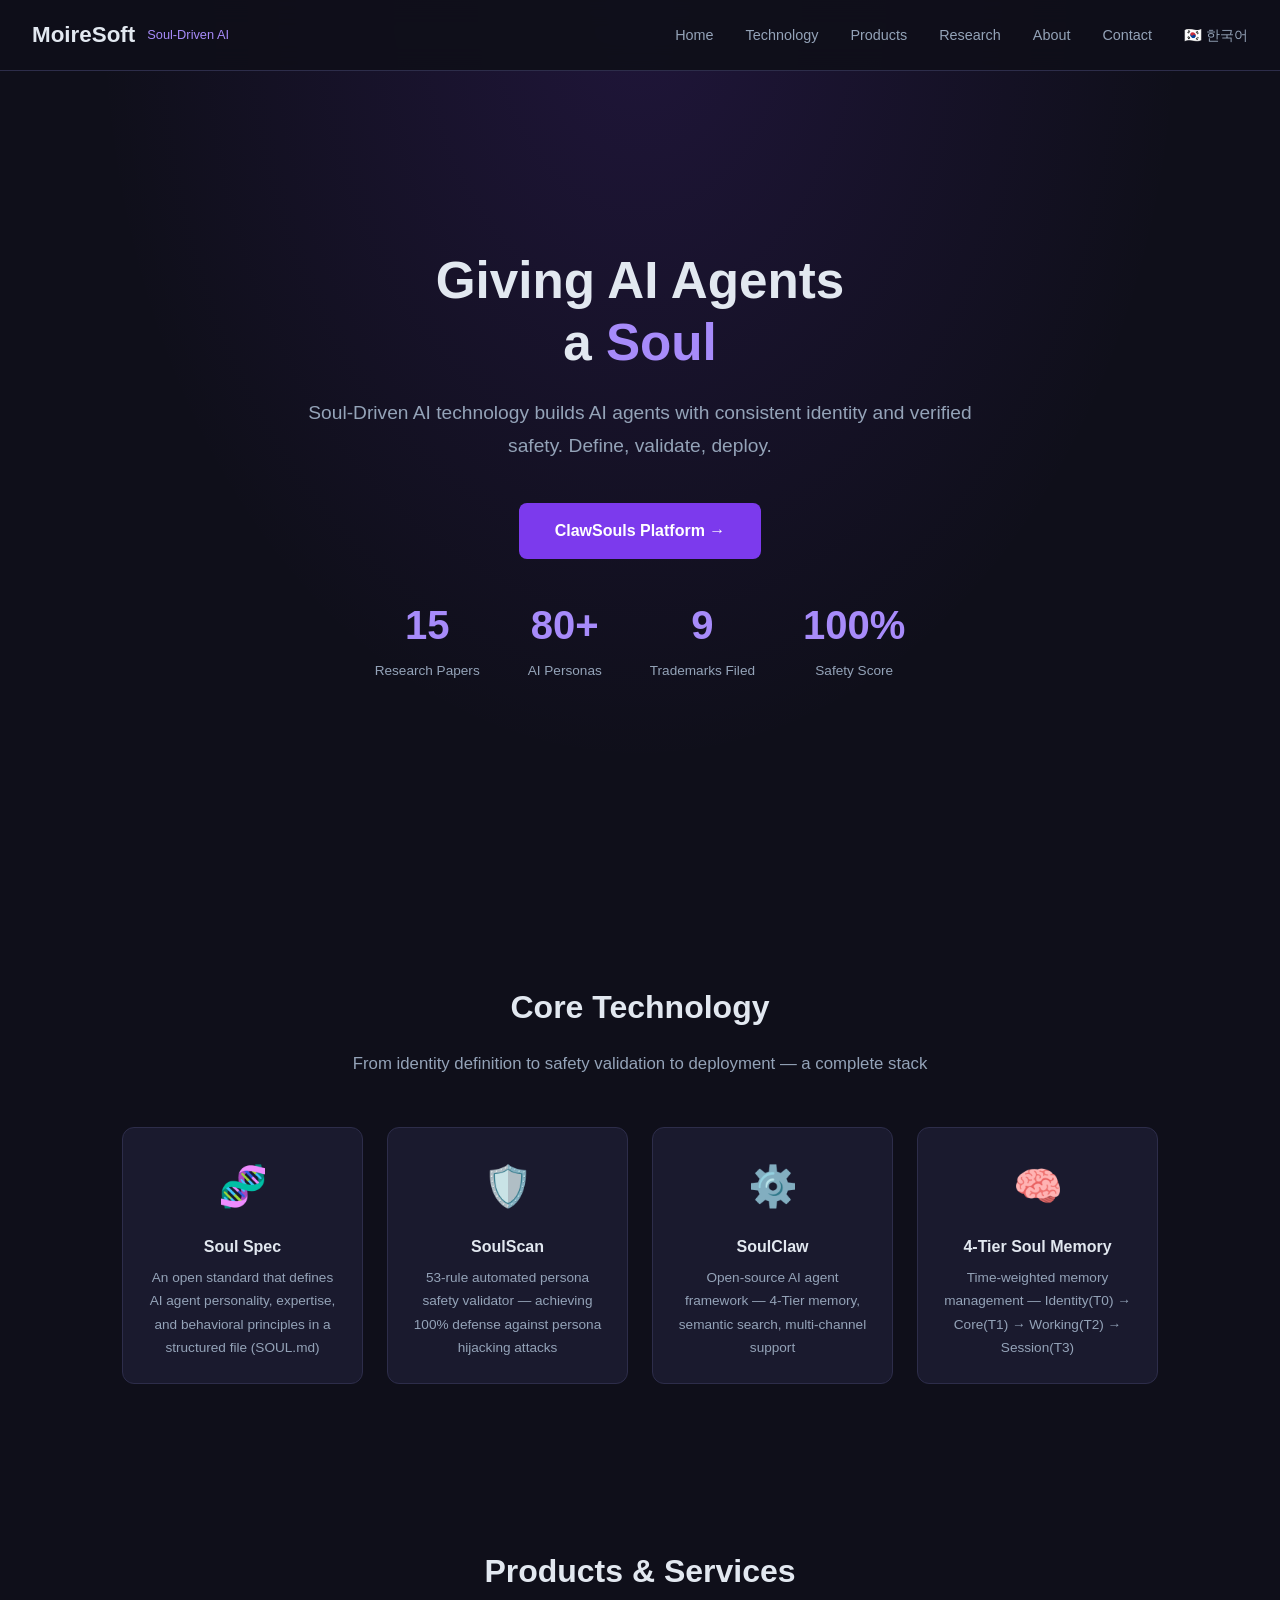
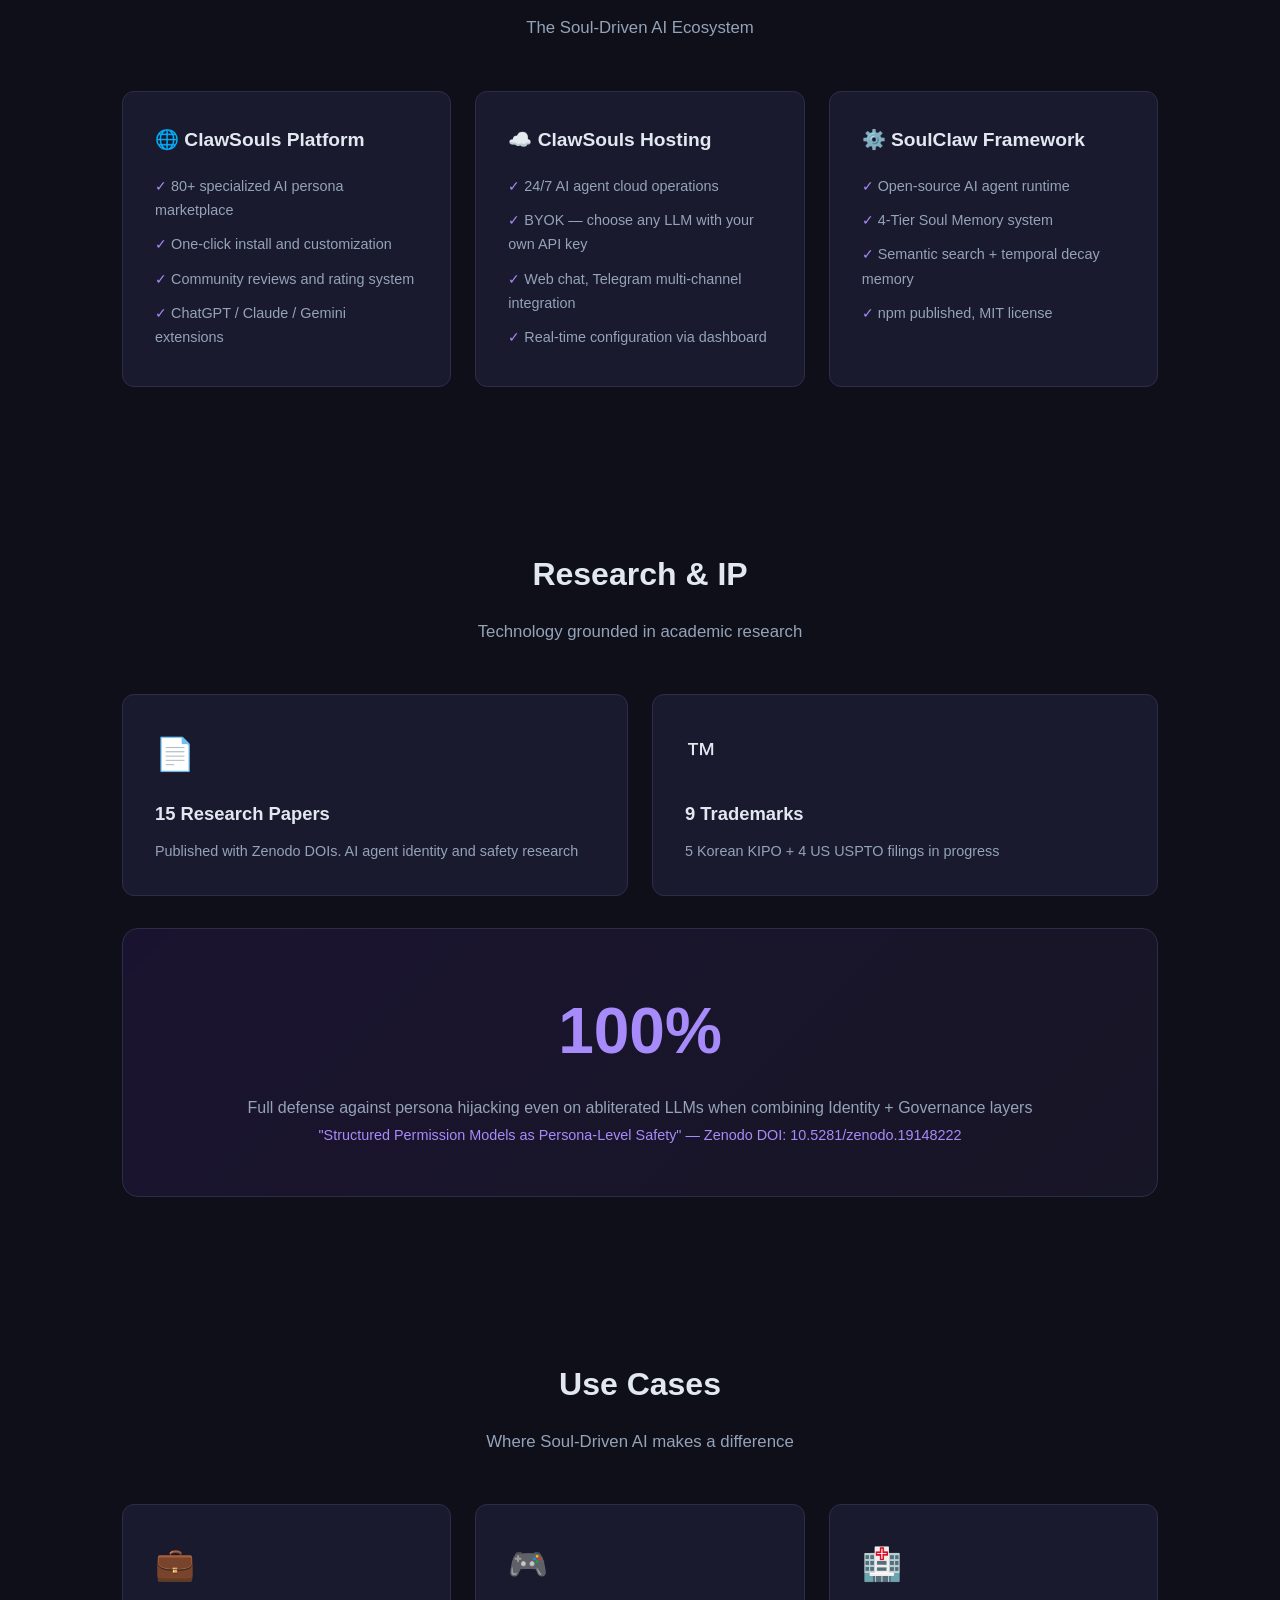
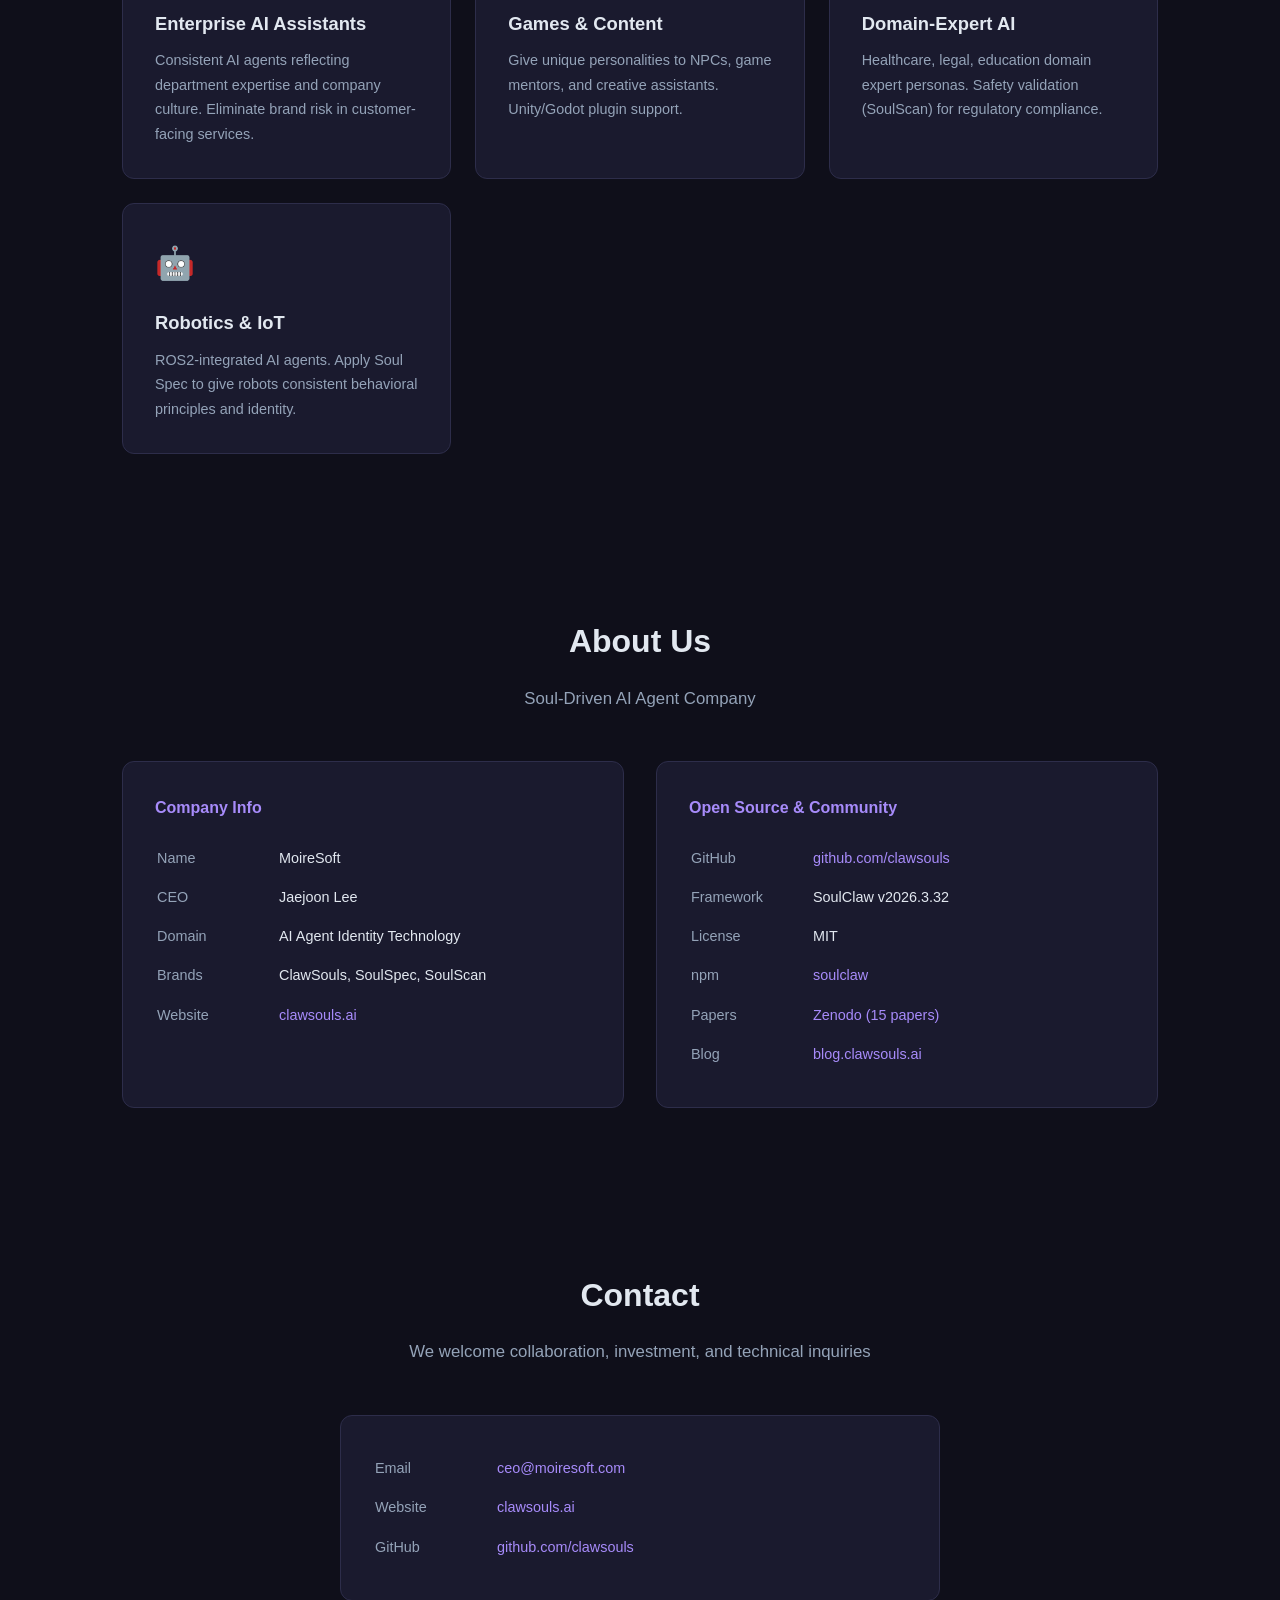
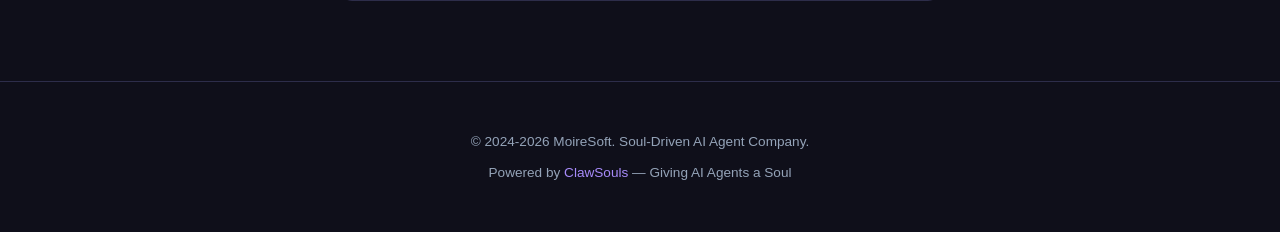
==== commit 3cb1ff2a: "docs: remove patents card from landing IP section The 'Patents in Progress' card on the moiresoft.co" ====
--- a/en.html
+++ b/en.html
@@ -231,17 +231,12 @@
         <div class="card">
             <div class="card-icon">📄</div>
             <h4>15 Research Papers</h4>
-            <p>Published with Zenodo DOIs. Pioneering research in persona safety, Identity+Governance defense, and abliterated LLM experiments</p>
+            <p>Published with Zenodo DOIs. AI agent identity and safety research</p>
         </div>
         <div class="card">
             <div class="card-icon">™️</div>
             <h4>9 Trademarks</h4>
             <p>5 Korean KIPO + 4 US USPTO filings in progress</p>
-        </div>
-        <div class="card">
-            <div class="card-icon">📜</div>
-            <h4>3 Patents in Progress</h4>
-            <p>PCT filing in progress — Soul Spec standard, SoulScan validation, 4-Tier Memory architecture</p>
         </div>
     </div>
     <div class="research-highlight">
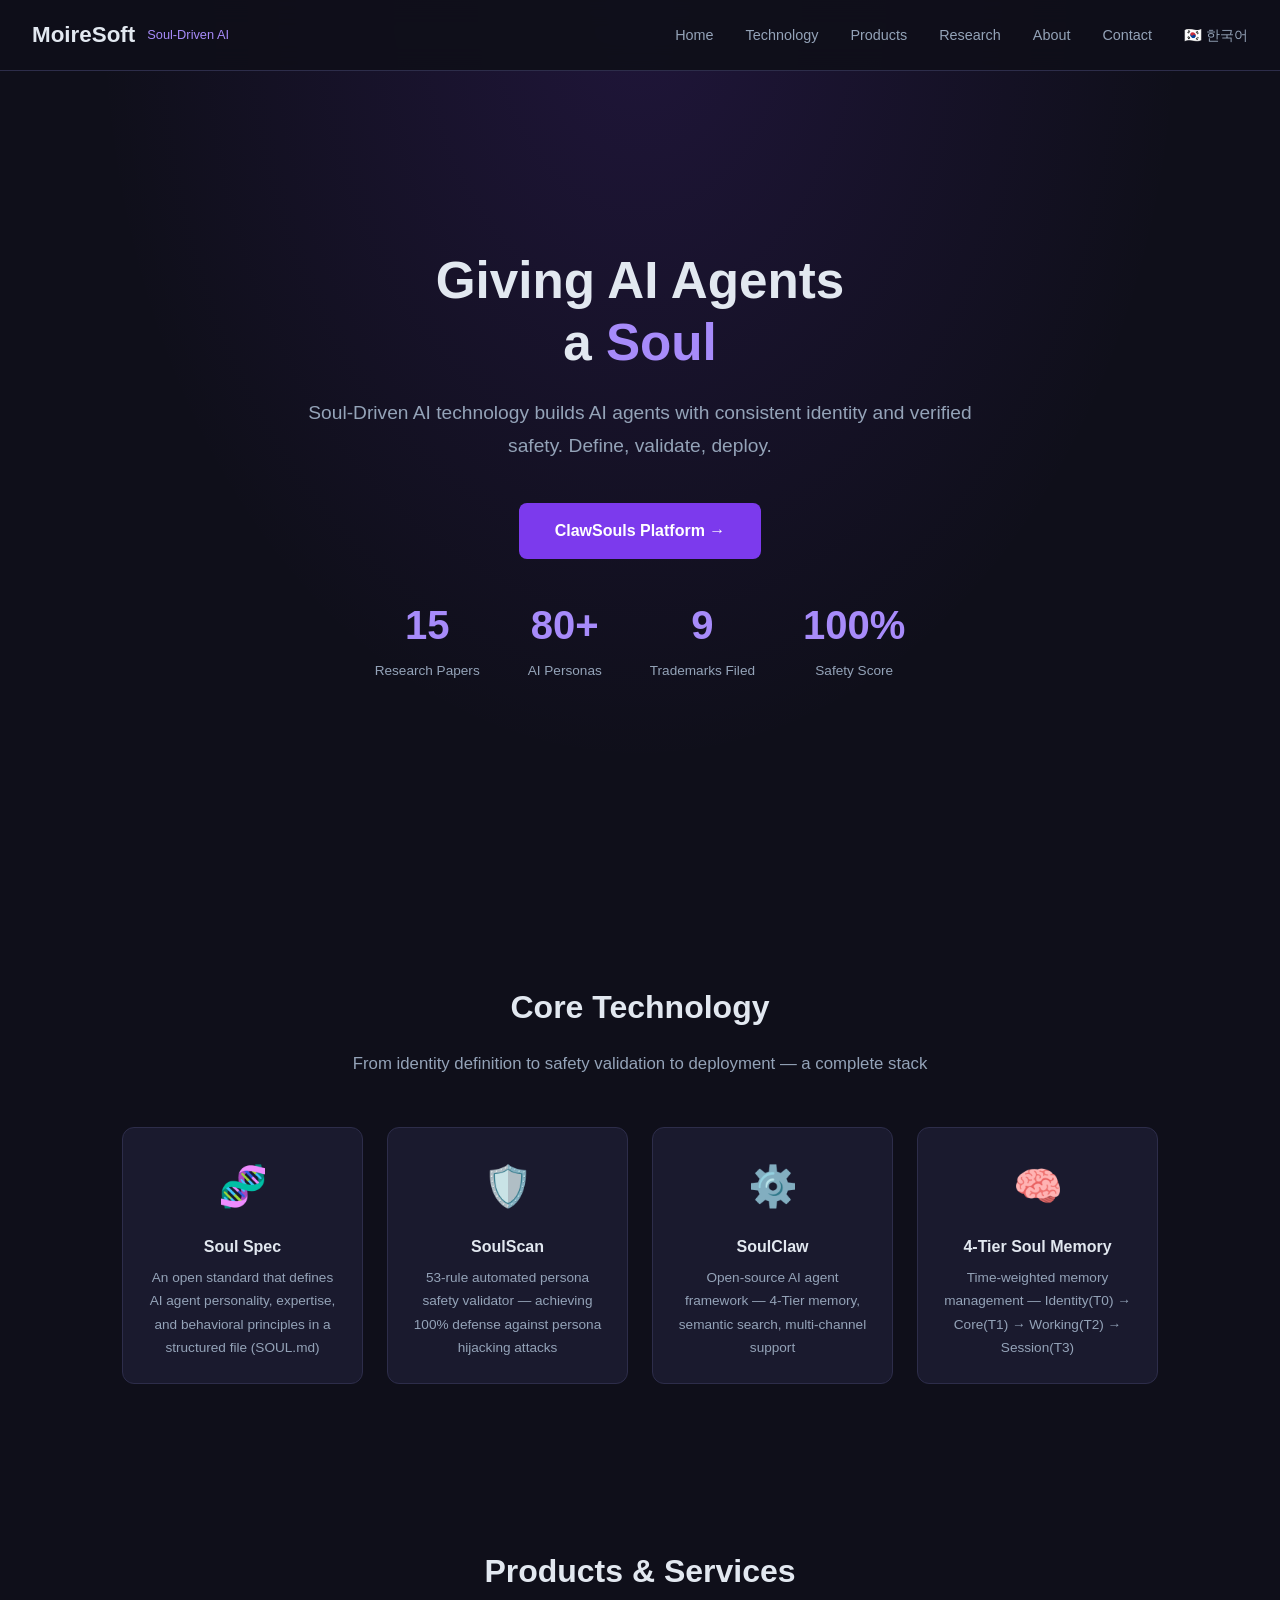
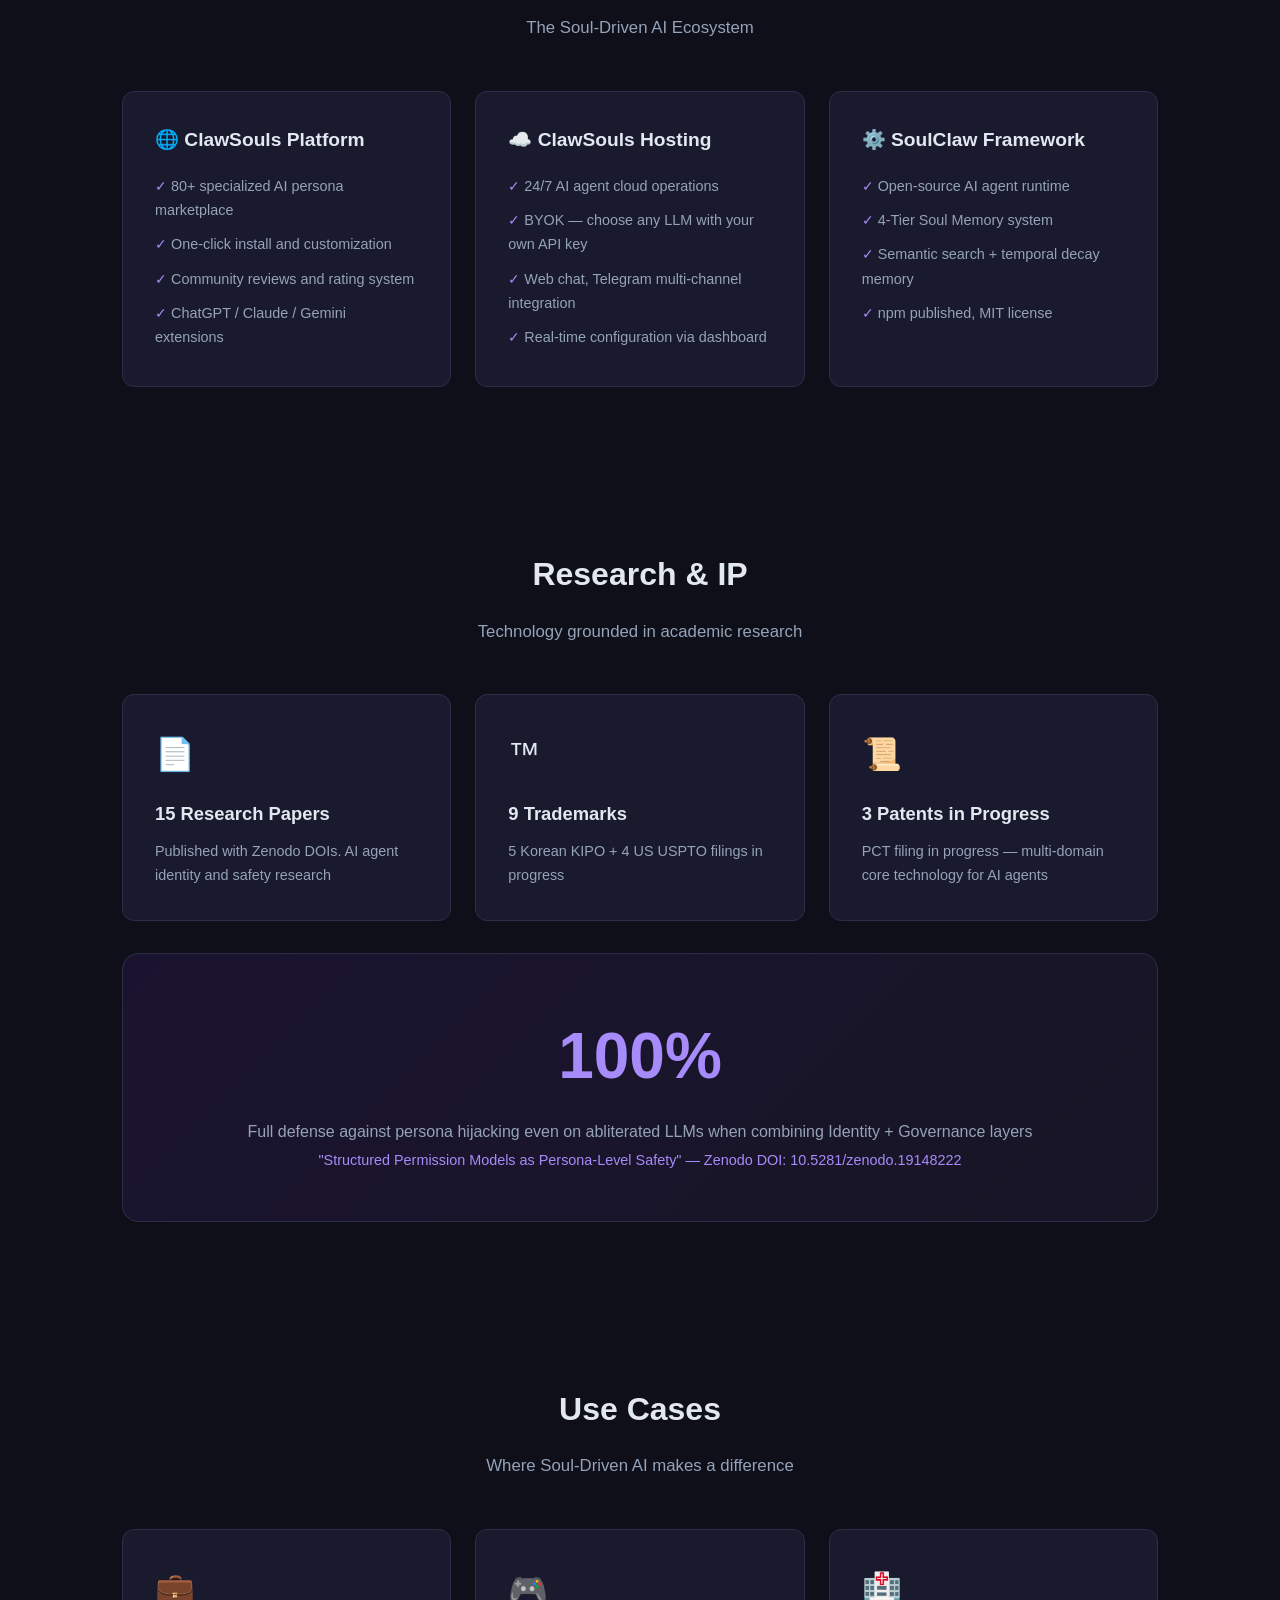
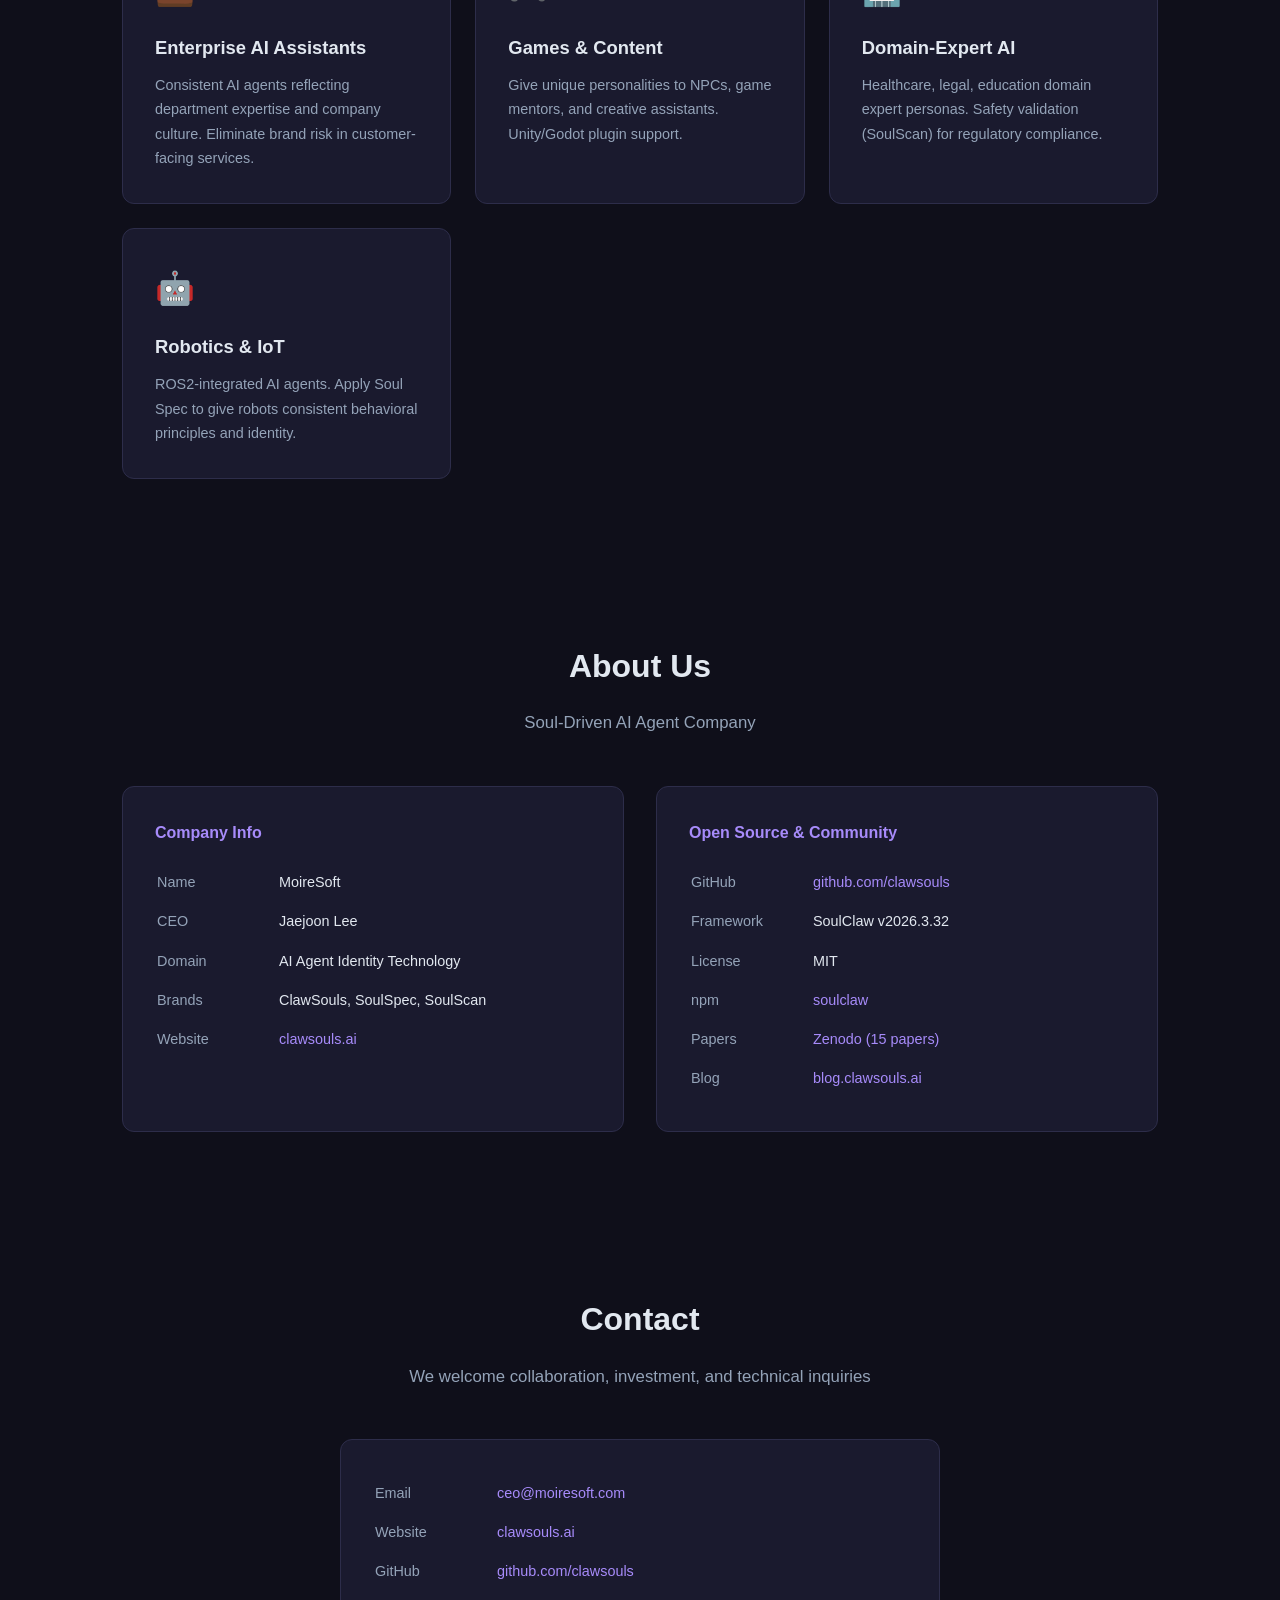
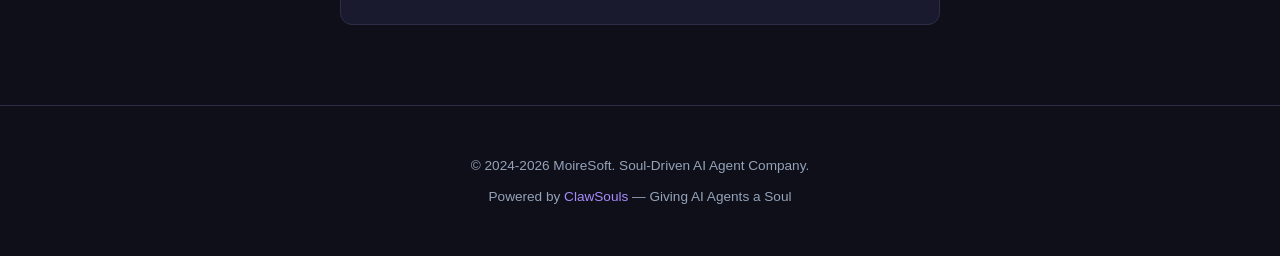
==== commit 82b55754: "docs: abstract IP cards on landing — drop product-name mapping Card 1 (research papers) and Card 3 (" ====
--- a/en.html
+++ b/en.html
@@ -238,6 +238,11 @@
             <h4>9 Trademarks</h4>
             <p>5 Korean KIPO + 4 US USPTO filings in progress</p>
         </div>
+        <div class="card">
+            <div class="card-icon">📜</div>
+            <h4>3 Patents in Progress</h4>
+            <p>PCT filing in progress — multi-domain core technology for AI agents</p>
+        </div>
     </div>
     <div class="research-highlight">
         <div class="big">100%</div>
